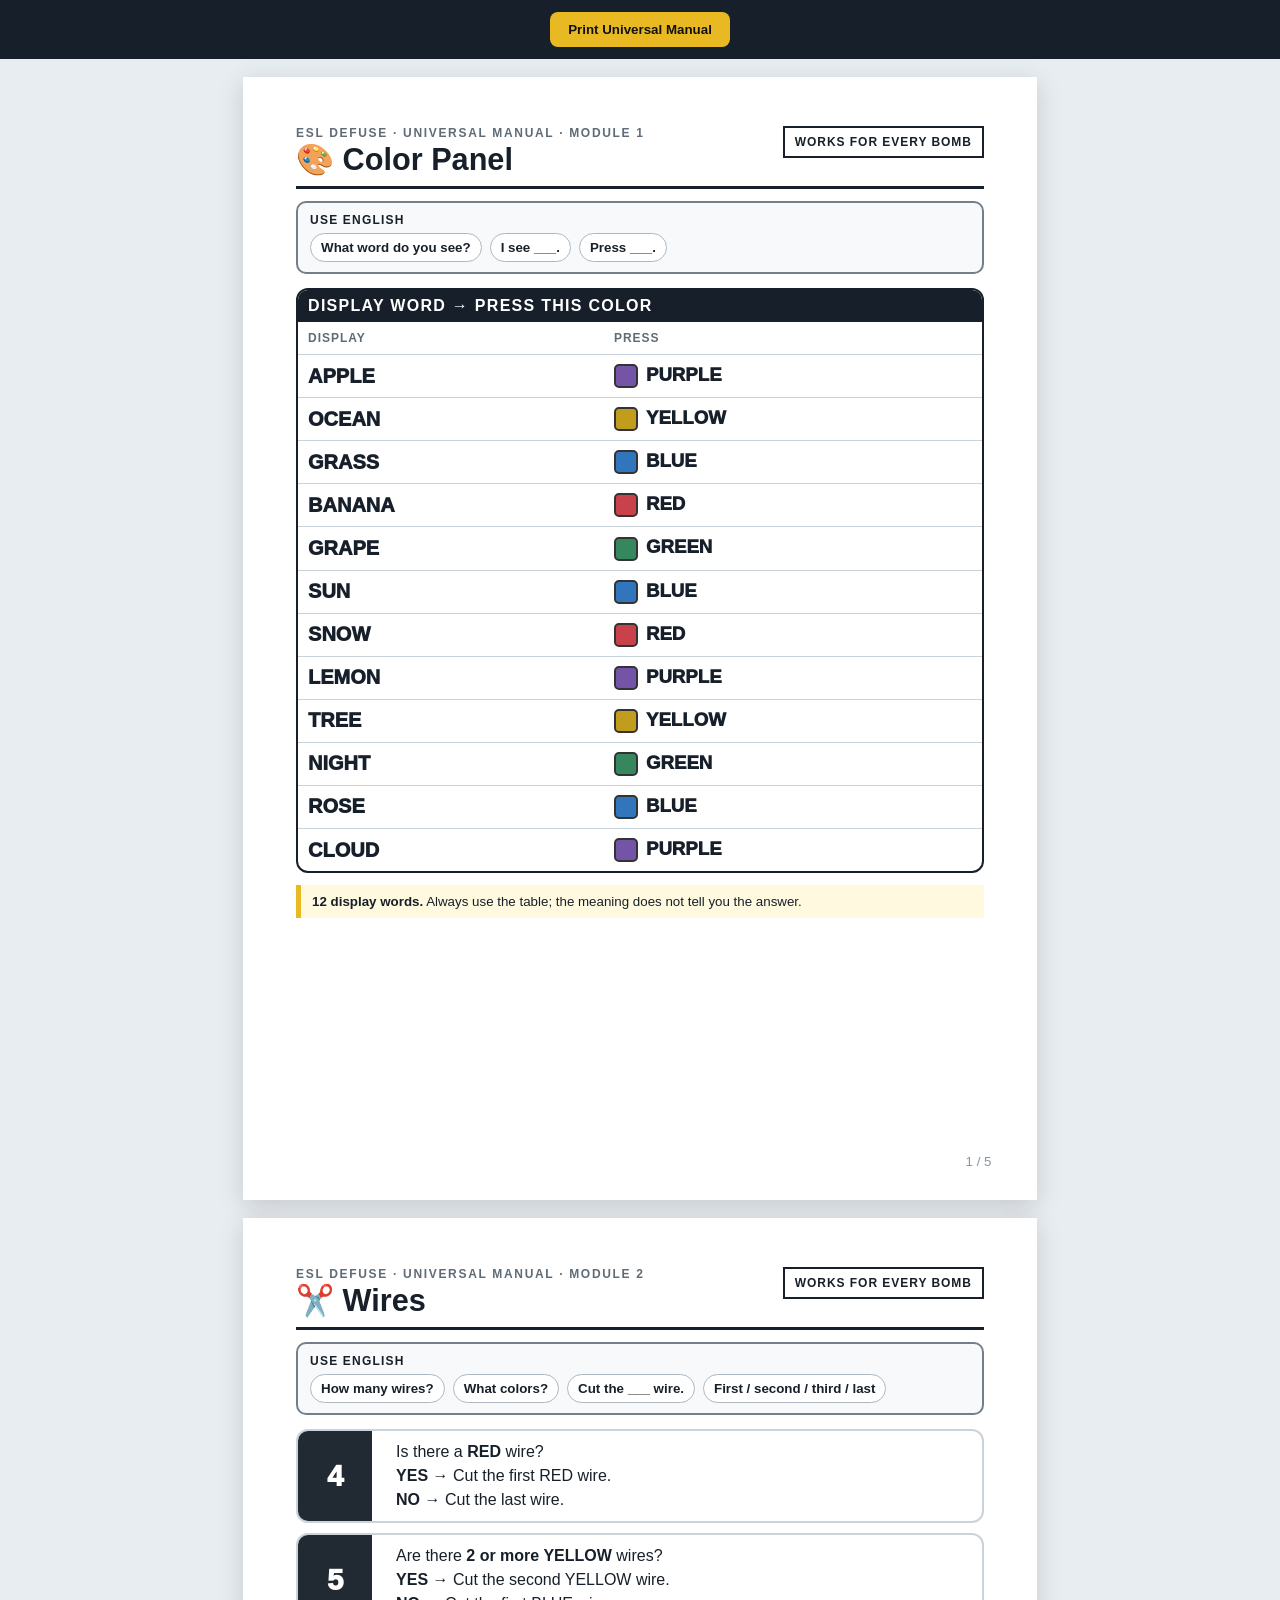
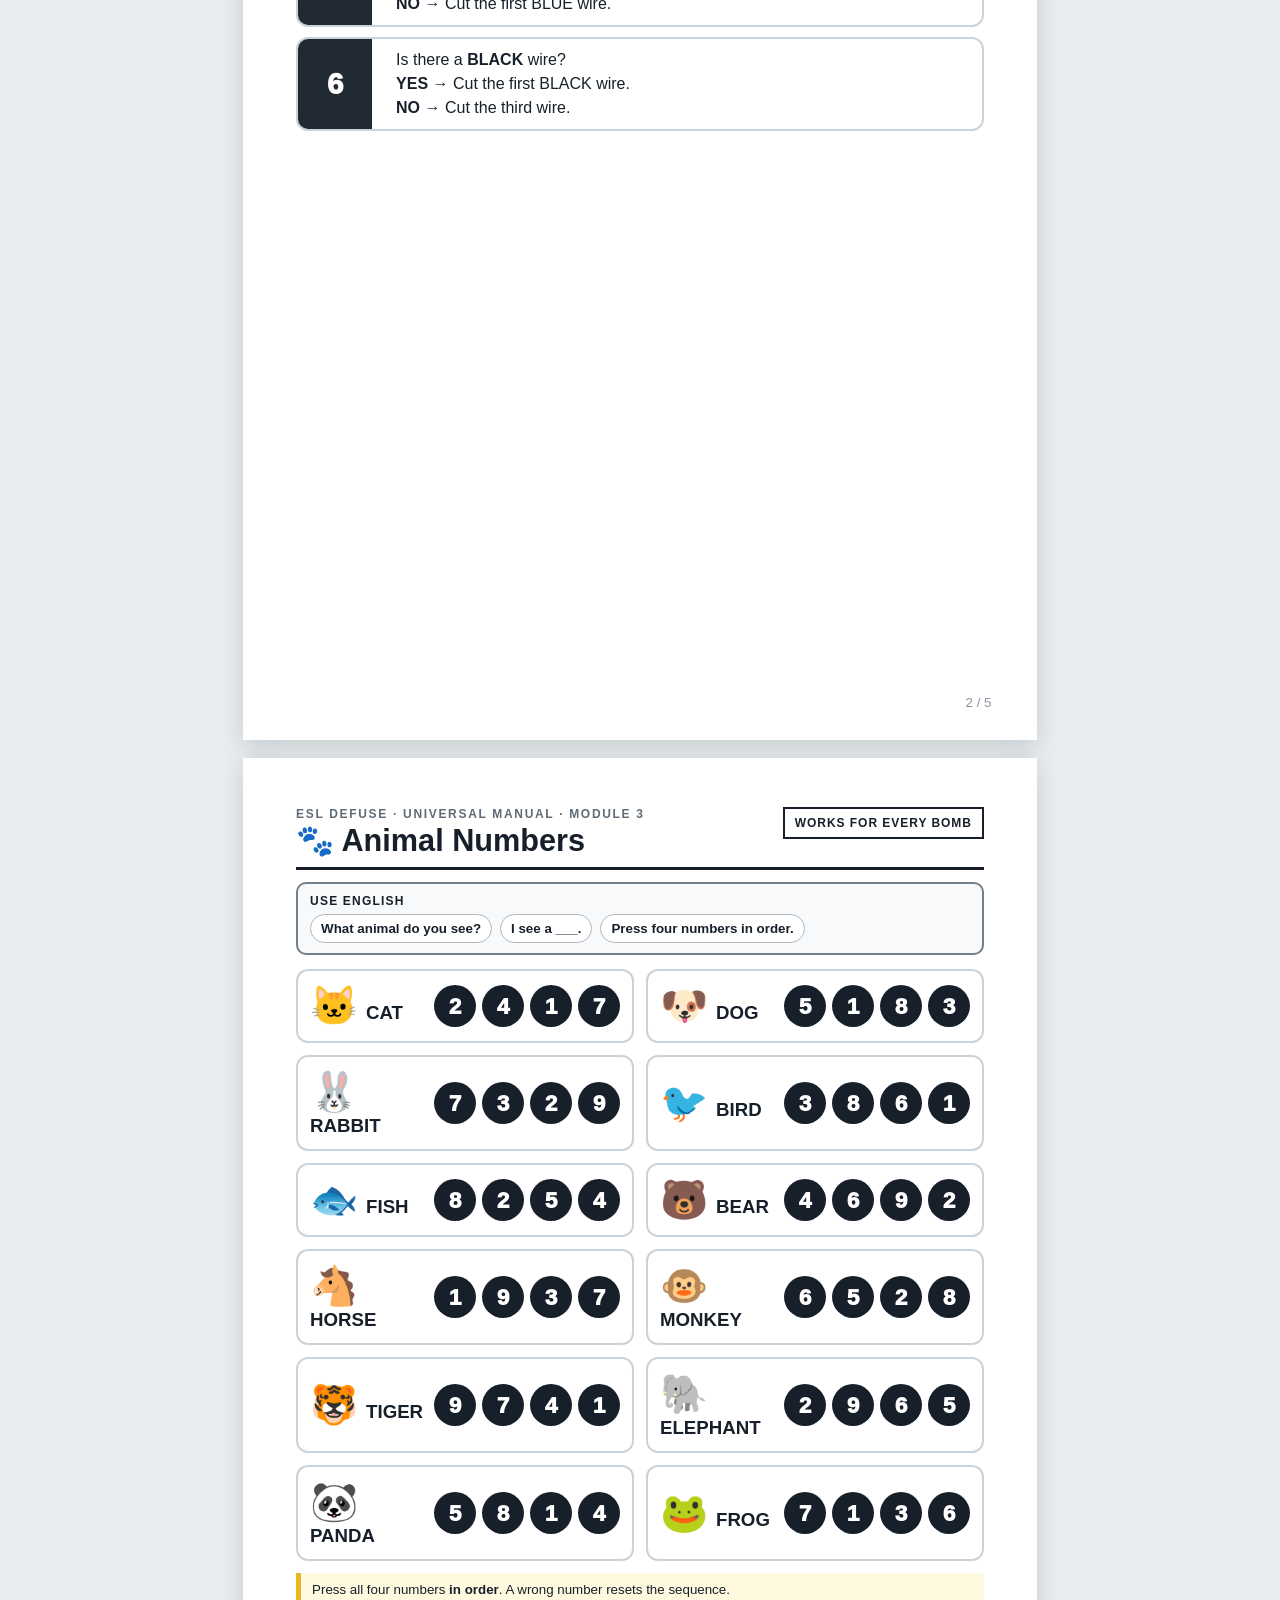
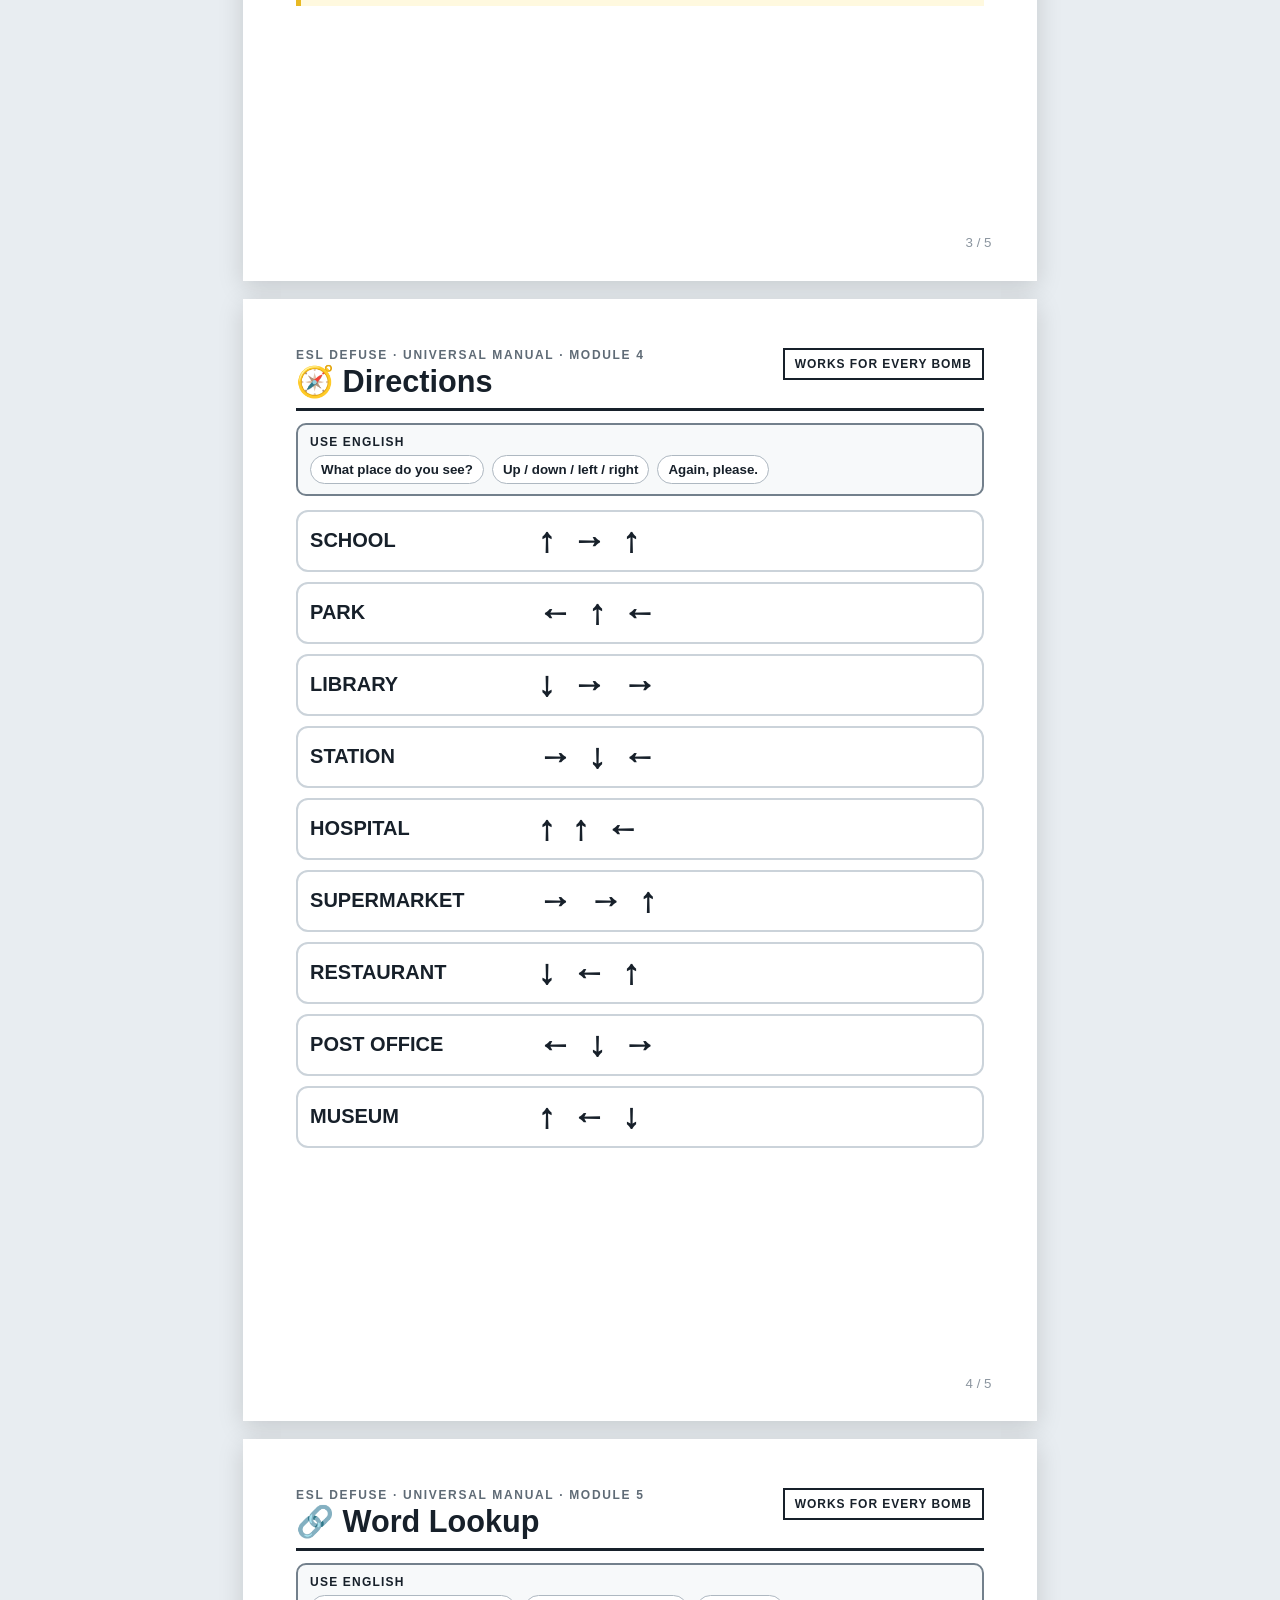
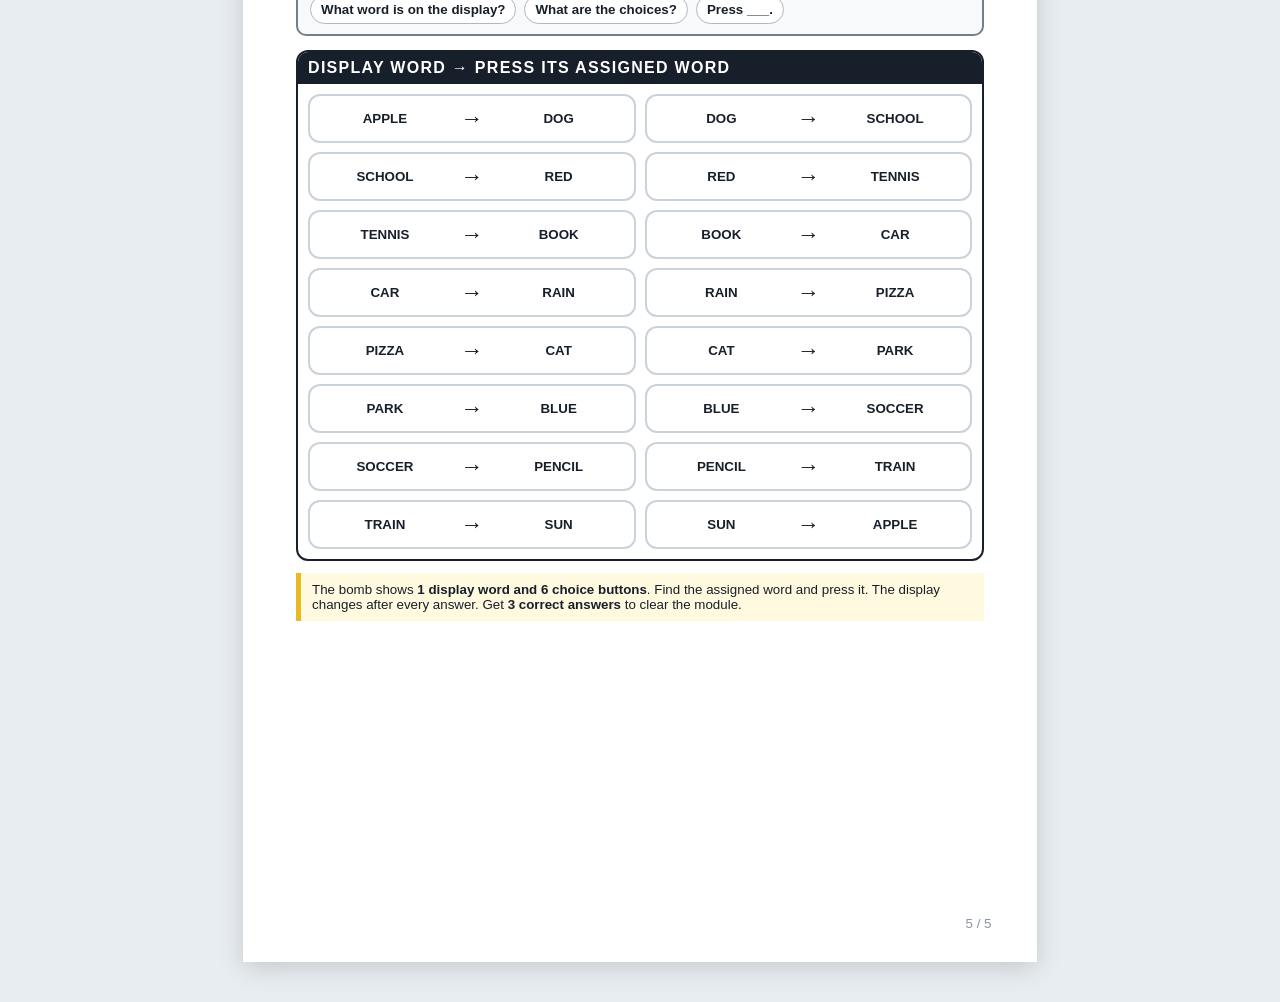
==== manual.html @ 6c3211a4 "Add files via upload" ====
<!doctype html>
<html lang="en">
<head>
  <meta charset="utf-8" />
  <meta name="viewport" content="width=device-width, initial-scale=1" />
  <title>ESL Defuse — Universal Manual</title>
  <style>
    :root{
      --ink:#17202a;
      --muted:#5f6b76;
      --line:#cbd3da;
      --accent:#e8b923;
    }
    *{box-sizing:border-box}
    body{
      margin:0;background:#e8edf1;color:var(--ink);
      font-family:Arial,Helvetica,sans-serif;
    }
    .toolbar{
      position:sticky;top:0;z-index:10;
      display:flex;justify-content:center;gap:12px;padding:12px;
      background:#17202a;color:white
    }
    .toolbar button{
      border:0;border-radius:8px;padding:10px 18px;
      font-weight:900;background:var(--accent);color:#111;cursor:pointer
    }
    .manual{width:min(210mm,calc(100% - 24px));margin:18px auto 40px;display:grid;gap:18px}
    .page{
      position:relative;min-height:297mm;background:white;
      padding:13mm 14mm 12mm;box-shadow:0 6px 24px rgba(0,0,0,.15);
      overflow:hidden
    }
    .page-number{position:absolute;right:12mm;bottom:8mm;color:#8b959f;font-size:10pt}
    .head{display:flex;justify-content:space-between;align-items:flex-start;gap:12px;border-bottom:3px solid var(--ink);padding-bottom:8px;margin-bottom:12px}
    .series{font-size:9pt;letter-spacing:.14em;font-weight:900;color:var(--muted)}
    h1{font-size:23pt;margin:2px 0 0}
    .badge{border:2px solid var(--ink);padding:7px 10px;font-size:9pt;font-weight:900;letter-spacing:.08em}
    .say{
      border:2px solid #73808c;border-radius:10px;padding:10px 12px;margin:10px 0 14px;background:#f7f9fa
    }
    .say strong{display:block;font-size:9pt;letter-spacing:.1em;margin-bottom:6px}
    .phrases{display:flex;gap:8px;flex-wrap:wrap}
    .phrase{border:1px solid #aeb8c1;border-radius:999px;padding:6px 10px;font-weight:800;font-size:10pt;background:white}
    .box{border:2px solid var(--ink);border-radius:12px;overflow:hidden;margin:12px 0}
    .box-title{background:var(--ink);color:white;padding:7px 10px;font-weight:900;letter-spacing:.08em}
    table{width:100%;border-collapse:collapse}
    th,td{border-bottom:1px solid var(--line);padding:9px 10px;text-align:left;vertical-align:middle}
    tr:last-child td{border-bottom:0}
    th{font-size:9pt;color:var(--muted);letter-spacing:.08em}
    .big{font-weight:950;font-size:15pt}
    .answer{font-weight:950;font-size:14pt}
    .swatch{display:inline-block;width:24px;height:24px;border-radius:5px;border:2px solid #333;margin-right:8px;vertical-align:middle}
    .rules{display:grid;gap:10px}
    .rule{
      display:grid;grid-template-columns:74px 1fr;gap:12px;
      border:2px solid var(--line);border-radius:12px;overflow:hidden
    }
    .count{display:grid;place-items:center;background:#212a33;color:white;font-size:22pt;font-weight:950}
    .rule-text{padding:12px}
    .rule-text p{margin:0 0 6px;font-size:12pt}
    .rule-text p:last-child{margin-bottom:0}
    .animal-grid{display:grid;grid-template-columns:repeat(2,1fr);gap:12px}
    .animal{
      border:2px solid var(--line);border-radius:12px;padding:12px;
      display:flex;align-items:center;justify-content:space-between;gap:10px
    }
    .animal strong{font-size:14pt}
    .emoji{font-size:29pt;margin-right:8px}
    .seq{display:flex;gap:6px}
    .num{
      width:42px;height:42px;border-radius:50%;display:grid;place-items:center;
      background:#17202a;color:white;font-size:17pt;font-weight:950
    }
    .lookup-grid{display:grid;grid-template-columns:repeat(2,1fr);gap:9px}
    .lookup{border:2px solid var(--line);border-radius:12px;padding:9px;display:grid;grid-template-columns:1fr 30px 1fr;align-items:center;gap:6px}
    .lookup strong{text-align:center;font-size:10pt}.lookup .arrow{text-align:center;font-size:17pt}
    .dirs{display:grid;gap:10px}
    .dir{
      border:2px solid var(--line);border-radius:12px;padding:10px 12px;
      display:grid;grid-template-columns:1fr 2fr;align-items:center;gap:12px
    }
    .dir strong{font-size:15pt}.arrows{font-size:25pt;font-weight:950;letter-spacing:.12em}
    .cat-map{display:grid;grid-template-columns:repeat(2,1fr);gap:10px}
    .cat{
      border:2px solid var(--line);border-radius:12px;padding:10px;
      display:grid;grid-template-columns:1fr 34px 1fr;align-items:center;gap:8px
    }
    .cat strong{text-align:center}.arrow{text-align:center;font-size:18pt}
    .banks{display:grid;grid-template-columns:repeat(2,1fr)}
    .bank{padding:9px 10px;border-bottom:1px solid var(--line)}
    .bank:nth-child(odd){border-right:1px solid var(--line)}
    .bank strong{display:block;margin-bottom:4px}
    .bank span{font-size:10pt;color:var(--muted);font-weight:700}
    .note{border-left:5px solid var(--accent);padding:9px 11px;background:#fff9df;margin-top:12px;font-size:10pt}
@media(max-width:760px){
      .page{min-height:auto;padding:22px}.manual{width:calc(100% - 18px)}
      .animal-grid,.cat-map,.banks{grid-template-columns:1fr}
      .bank:nth-child(odd){border-right:0}
    }
    @media print{
      @page{size:A4 portrait;margin:0}
      body{background:white}.toolbar{display:none!important}.manual{display:block;width:auto;margin:0}
      .page{width:210mm;height:297mm;min-height:297mm;margin:0;box-shadow:none;break-after:page;page-break-after:always}
      .page:last-child{break-after:auto;page-break-after:auto}
    }
  </style>
</head>
<body>
  <div class="toolbar">
    <button id="printBtn" type="button">Print Universal Manual</button>
  </div>

  <main class="manual">
    <section class="page">
      <header class="head">
        <div><div class="series">ESL DEFUSE · UNIVERSAL MANUAL · MODULE 1</div><h1>🎨 Color Panel</h1></div>
        <div class="badge">WORKS FOR EVERY BOMB</div>
      </header>
      <div class="say">
        <strong>USE ENGLISH</strong>
        <div class="phrases"><span class="phrase">What word do you see?</span><span class="phrase">I see ___.</span><span class="phrase">Press ___.</span></div>
      </div>
      <div class="box">
        <div class="box-title">DISPLAY WORD → PRESS THIS COLOR</div>
        <table>
          <thead><tr><th>DISPLAY</th><th>PRESS</th></tr></thead>
          <tbody>
            <tr><td class="big">APPLE</td><td class="answer"><span class="swatch" style="background:#7454a6"></span>PURPLE</td></tr>
            <tr><td class="big">OCEAN</td><td class="answer"><span class="swatch" style="background:#c29c1d"></span>YELLOW</td></tr>
            <tr><td class="big">GRASS</td><td class="answer"><span class="swatch" style="background:#3175bd"></span>BLUE</td></tr>
            <tr><td class="big">BANANA</td><td class="answer"><span class="swatch" style="background:#c9424b"></span>RED</td></tr>
            <tr><td class="big">GRAPE</td><td class="answer"><span class="swatch" style="background:#36865e"></span>GREEN</td></tr>
            <tr><td class="big">SUN</td><td class="answer"><span class="swatch" style="background:#3175bd"></span>BLUE</td></tr>
            <tr><td class="big">SNOW</td><td class="answer"><span class="swatch" style="background:#c9424b"></span>RED</td></tr>
            <tr><td class="big">LEMON</td><td class="answer"><span class="swatch" style="background:#7454a6"></span>PURPLE</td></tr>
            <tr><td class="big">TREE</td><td class="answer"><span class="swatch" style="background:#c29c1d"></span>YELLOW</td></tr>
            <tr><td class="big">NIGHT</td><td class="answer"><span class="swatch" style="background:#36865e"></span>GREEN</td></tr>
            <tr><td class="big">ROSE</td><td class="answer"><span class="swatch" style="background:#3175bd"></span>BLUE</td></tr>
            <tr><td class="big">CLOUD</td><td class="answer"><span class="swatch" style="background:#7454a6"></span>PURPLE</td></tr>
          </tbody>
        </table>
      </div>
      <div class="note"><strong>12 display words.</strong> Always use the table; the meaning does not tell you the answer.</div>
      <div class="page-number">1 / 5</div>
    </section>

    <section class="page">
      <header class="head">
        <div><div class="series">ESL DEFUSE · UNIVERSAL MANUAL · MODULE 2</div><h1>✂️ Wires</h1></div>
        <div class="badge">WORKS FOR EVERY BOMB</div>
      </header>
      <div class="say">
        <strong>USE ENGLISH</strong>
        <div class="phrases"><span class="phrase">How many wires?</span><span class="phrase">What colors?</span><span class="phrase">Cut the ___ wire.</span><span class="phrase">First / second / third / last</span></div>
      </div>
      <div class="rules">
        <div class="rule"><div class="count">4</div><div class="rule-text"><p>Is there a <strong>RED</strong> wire?</p><p><strong>YES →</strong> Cut the first RED wire.</p><p><strong>NO →</strong> Cut the last wire.</p></div></div>
        <div class="rule"><div class="count">5</div><div class="rule-text"><p>Are there <strong>2 or more YELLOW</strong> wires?</p><p><strong>YES →</strong> Cut the second YELLOW wire.</p><p><strong>NO →</strong> Cut the first BLUE wire.</p></div></div>
        <div class="rule"><div class="count">6</div><div class="rule-text"><p>Is there a <strong>BLACK</strong> wire?</p><p><strong>YES →</strong> Cut the first BLACK wire.</p><p><strong>NO →</strong> Cut the third wire.</p></div></div>
      </div>
      <div class="page-number">2 / 5</div>
    </section>

    <section class="page">
      <header class="head">
        <div><div class="series">ESL DEFUSE · UNIVERSAL MANUAL · MODULE 3</div><h1>🐾 Animal Numbers</h1></div>
        <div class="badge">WORKS FOR EVERY BOMB</div>
      </header>
      <div class="say">
        <strong>USE ENGLISH</strong>
        <div class="phrases"><span class="phrase">What animal do you see?</span><span class="phrase">I see a ___.</span><span class="phrase">Press four numbers in order.</span></div>
      </div>
      <div class="animal-grid">
        <div class="animal"><div><span class="emoji">🐱</span><strong>CAT</strong></div><div class="seq"><div class="num">2</div><div class="num">4</div><div class="num">1</div><div class="num">7</div></div></div>
        <div class="animal"><div><span class="emoji">🐶</span><strong>DOG</strong></div><div class="seq"><div class="num">5</div><div class="num">1</div><div class="num">8</div><div class="num">3</div></div></div>
        <div class="animal"><div><span class="emoji">🐰</span><strong>RABBIT</strong></div><div class="seq"><div class="num">7</div><div class="num">3</div><div class="num">2</div><div class="num">9</div></div></div>
        <div class="animal"><div><span class="emoji">🐦</span><strong>BIRD</strong></div><div class="seq"><div class="num">3</div><div class="num">8</div><div class="num">6</div><div class="num">1</div></div></div>
        <div class="animal"><div><span class="emoji">🐟</span><strong>FISH</strong></div><div class="seq"><div class="num">8</div><div class="num">2</div><div class="num">5</div><div class="num">4</div></div></div>
        <div class="animal"><div><span class="emoji">🐻</span><strong>BEAR</strong></div><div class="seq"><div class="num">4</div><div class="num">6</div><div class="num">9</div><div class="num">2</div></div></div>
        <div class="animal"><div><span class="emoji">🐴</span><strong>HORSE</strong></div><div class="seq"><div class="num">1</div><div class="num">9</div><div class="num">3</div><div class="num">7</div></div></div>
        <div class="animal"><div><span class="emoji">🐵</span><strong>MONKEY</strong></div><div class="seq"><div class="num">6</div><div class="num">5</div><div class="num">2</div><div class="num">8</div></div></div>
        <div class="animal"><div><span class="emoji">🐯</span><strong>TIGER</strong></div><div class="seq"><div class="num">9</div><div class="num">7</div><div class="num">4</div><div class="num">1</div></div></div>
        <div class="animal"><div><span class="emoji">🐘</span><strong>ELEPHANT</strong></div><div class="seq"><div class="num">2</div><div class="num">9</div><div class="num">6</div><div class="num">5</div></div></div>
        <div class="animal"><div><span class="emoji">🐼</span><strong>PANDA</strong></div><div class="seq"><div class="num">5</div><div class="num">8</div><div class="num">1</div><div class="num">4</div></div></div>
        <div class="animal"><div><span class="emoji">🐸</span><strong>FROG</strong></div><div class="seq"><div class="num">7</div><div class="num">1</div><div class="num">3</div><div class="num">6</div></div></div>
      </div>
      <div class="note">Press all four numbers <strong>in order</strong>. A wrong number resets the sequence.</div>
      <div class="page-number">3 / 5</div>
    </section>

    <section class="page">
      <header class="head">
        <div><div class="series">ESL DEFUSE · UNIVERSAL MANUAL · MODULE 4</div><h1>🧭 Directions</h1></div>
        <div class="badge">WORKS FOR EVERY BOMB</div>
      </header>
      <div class="say">
        <strong>USE ENGLISH</strong>
        <div class="phrases"><span class="phrase">What place do you see?</span><span class="phrase">Up / down / left / right</span><span class="phrase">Again, please.</span></div>
      </div>
      <div class="dirs">
        <div class="dir"><strong>SCHOOL</strong><div class="arrows">↑ → ↑</div></div>
        <div class="dir"><strong>PARK</strong><div class="arrows">← ↑ ←</div></div>
        <div class="dir"><strong>LIBRARY</strong><div class="arrows">↓ → →</div></div>
        <div class="dir"><strong>STATION</strong><div class="arrows">→ ↓ ←</div></div>
        <div class="dir"><strong>HOSPITAL</strong><div class="arrows">↑ ↑ ←</div></div>
        <div class="dir"><strong>SUPERMARKET</strong><div class="arrows">→ → ↑</div></div>
        <div class="dir"><strong>RESTAURANT</strong><div class="arrows">↓ ← ↑</div></div>
        <div class="dir"><strong>POST OFFICE</strong><div class="arrows">← ↓ →</div></div>
        <div class="dir"><strong>MUSEUM</strong><div class="arrows">↑ ← ↓</div></div>
      </div>
      <div class="page-number">4 / 5</div>
    </section>

    <section class="page">
      <header class="head">
        <div><div class="series">ESL DEFUSE · UNIVERSAL MANUAL · MODULE 5</div><h1>🔗 Word Lookup</h1></div>
        <div class="badge">WORKS FOR EVERY BOMB</div>
      </header>
      <div class="say">
        <strong>USE ENGLISH</strong>
        <div class="phrases"><span class="phrase">What word is on the display?</span><span class="phrase">What are the choices?</span><span class="phrase">Press ___.</span></div>
      </div>
      <div class="box">
        <div class="box-title">DISPLAY WORD → PRESS ITS ASSIGNED WORD</div>
        <div class="lookup-grid" style="padding:10px">
          <div class="lookup"><strong>APPLE</strong><div class="arrow">→</div><strong>DOG</strong></div>
          <div class="lookup"><strong>DOG</strong><div class="arrow">→</div><strong>SCHOOL</strong></div>
          <div class="lookup"><strong>SCHOOL</strong><div class="arrow">→</div><strong>RED</strong></div>
          <div class="lookup"><strong>RED</strong><div class="arrow">→</div><strong>TENNIS</strong></div>
          <div class="lookup"><strong>TENNIS</strong><div class="arrow">→</div><strong>BOOK</strong></div>
          <div class="lookup"><strong>BOOK</strong><div class="arrow">→</div><strong>CAR</strong></div>
          <div class="lookup"><strong>CAR</strong><div class="arrow">→</div><strong>RAIN</strong></div>
          <div class="lookup"><strong>RAIN</strong><div class="arrow">→</div><strong>PIZZA</strong></div>
          <div class="lookup"><strong>PIZZA</strong><div class="arrow">→</div><strong>CAT</strong></div>
          <div class="lookup"><strong>CAT</strong><div class="arrow">→</div><strong>PARK</strong></div>
          <div class="lookup"><strong>PARK</strong><div class="arrow">→</div><strong>BLUE</strong></div>
          <div class="lookup"><strong>BLUE</strong><div class="arrow">→</div><strong>SOCCER</strong></div>
          <div class="lookup"><strong>SOCCER</strong><div class="arrow">→</div><strong>PENCIL</strong></div>
          <div class="lookup"><strong>PENCIL</strong><div class="arrow">→</div><strong>TRAIN</strong></div>
          <div class="lookup"><strong>TRAIN</strong><div class="arrow">→</div><strong>SUN</strong></div>
          <div class="lookup"><strong>SUN</strong><div class="arrow">→</div><strong>APPLE</strong></div>
        </div>
      </div>
      <div class="note">The bomb shows <strong>1 display word and 6 choice buttons</strong>. Find the assigned word and press it. The display changes after every answer. Get <strong>3 correct answers</strong> to clear the module.</div>
      <div class="page-number">5 / 5</div>
    </section>
  </main>

  <script>
    document.getElementById("printBtn").addEventListener("click", () => window.print());
  </script>
</body>
</html>
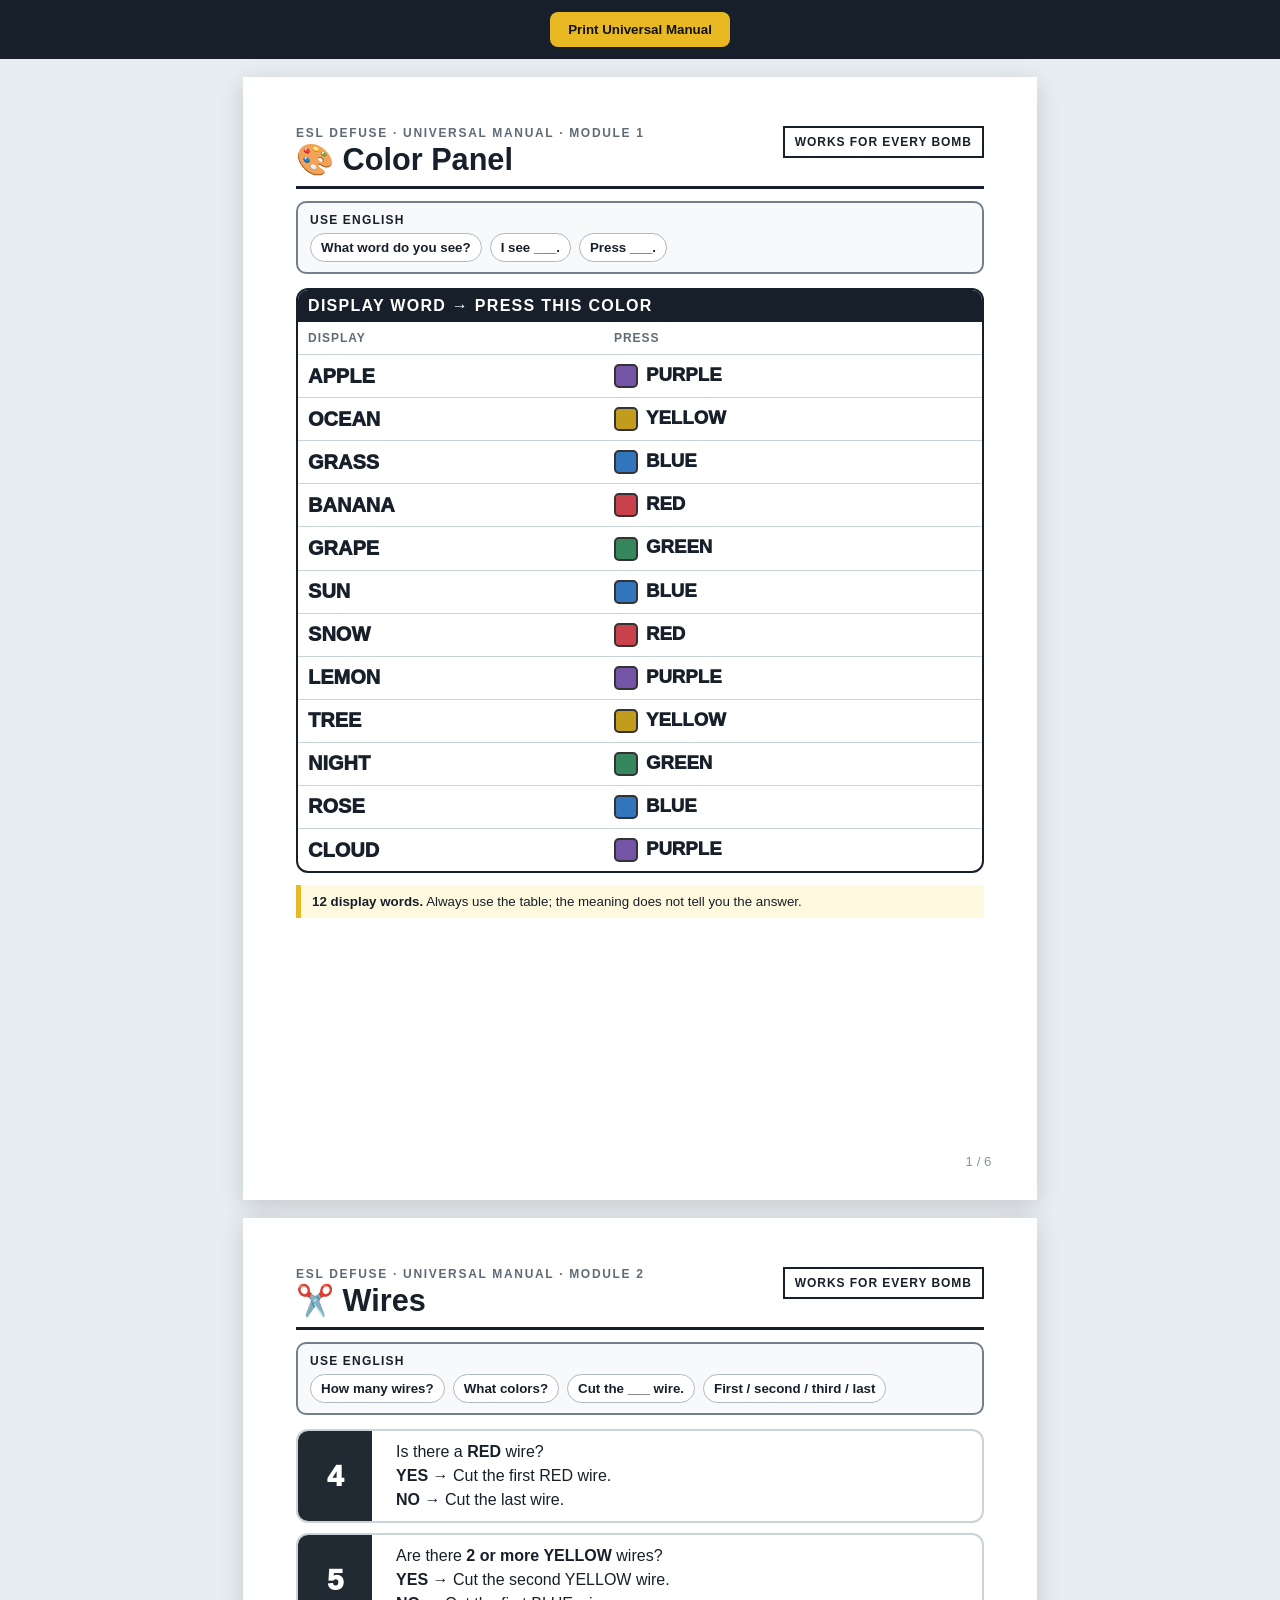
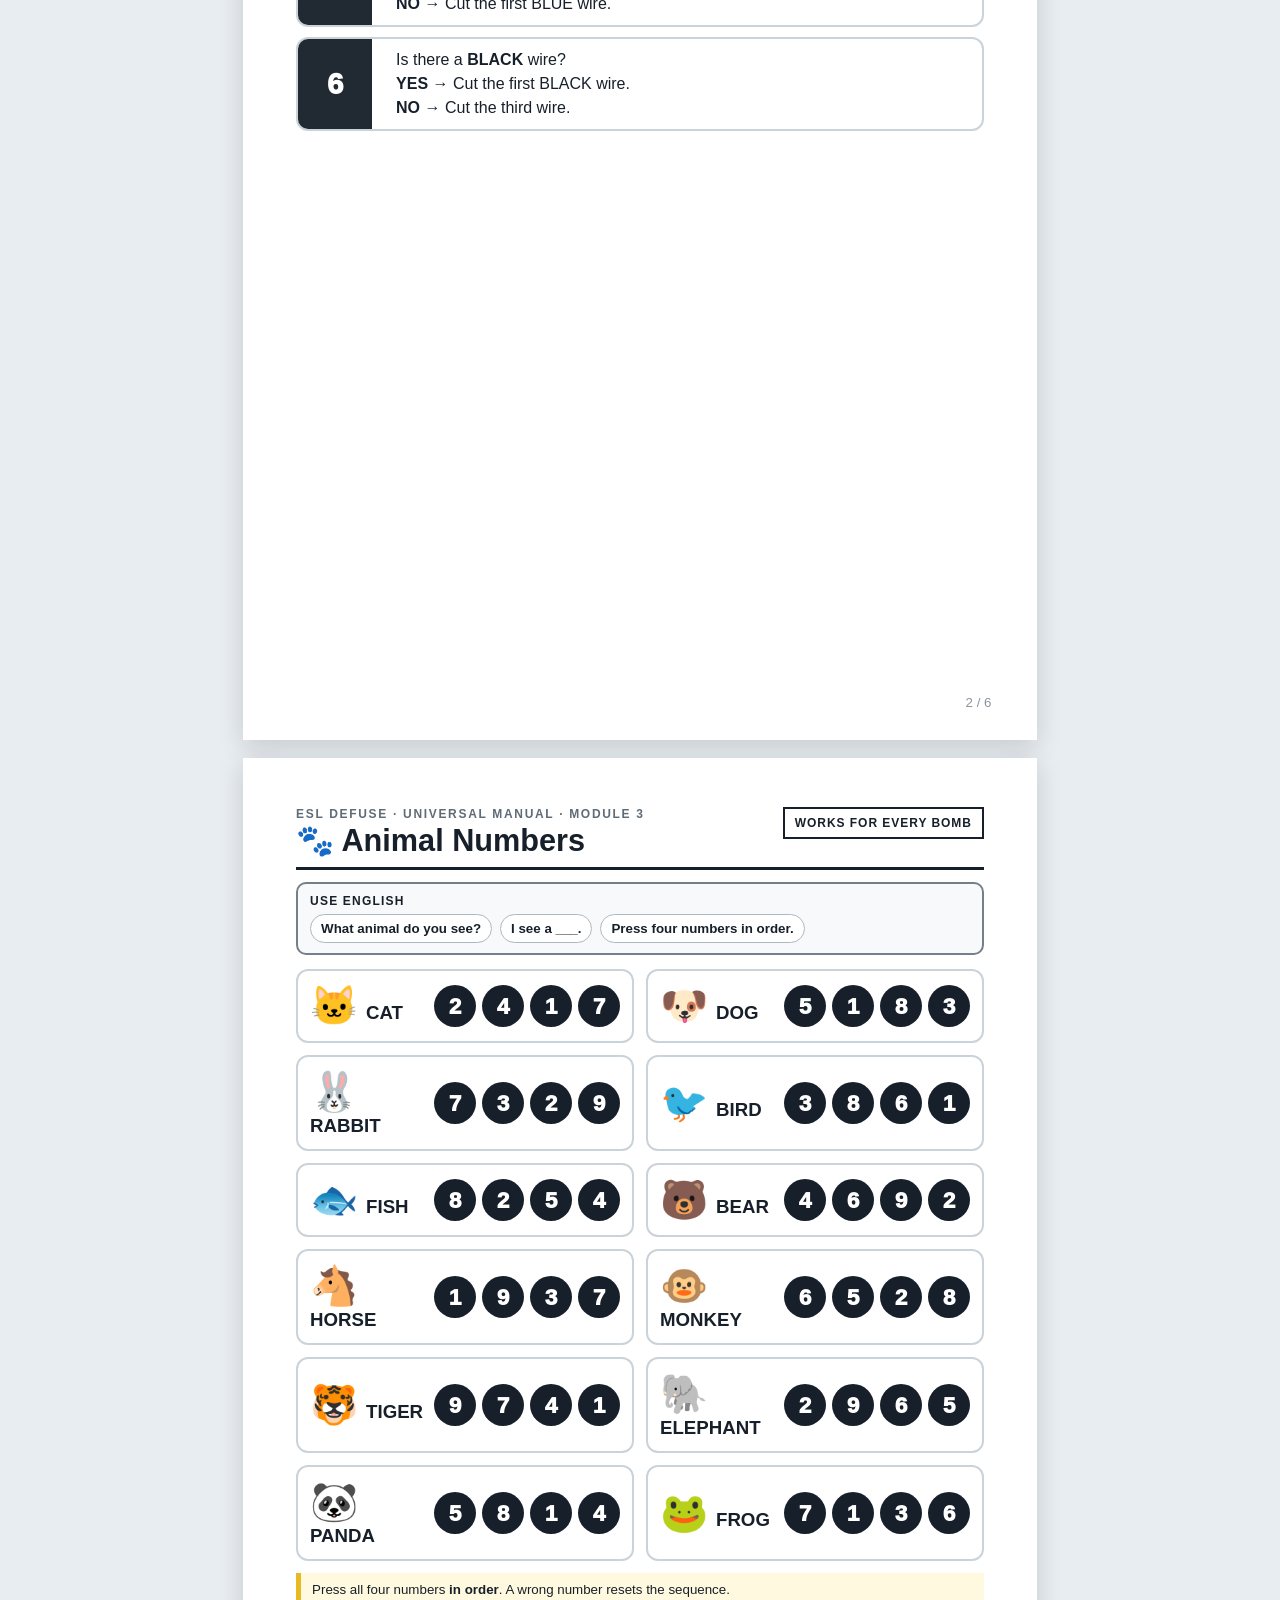
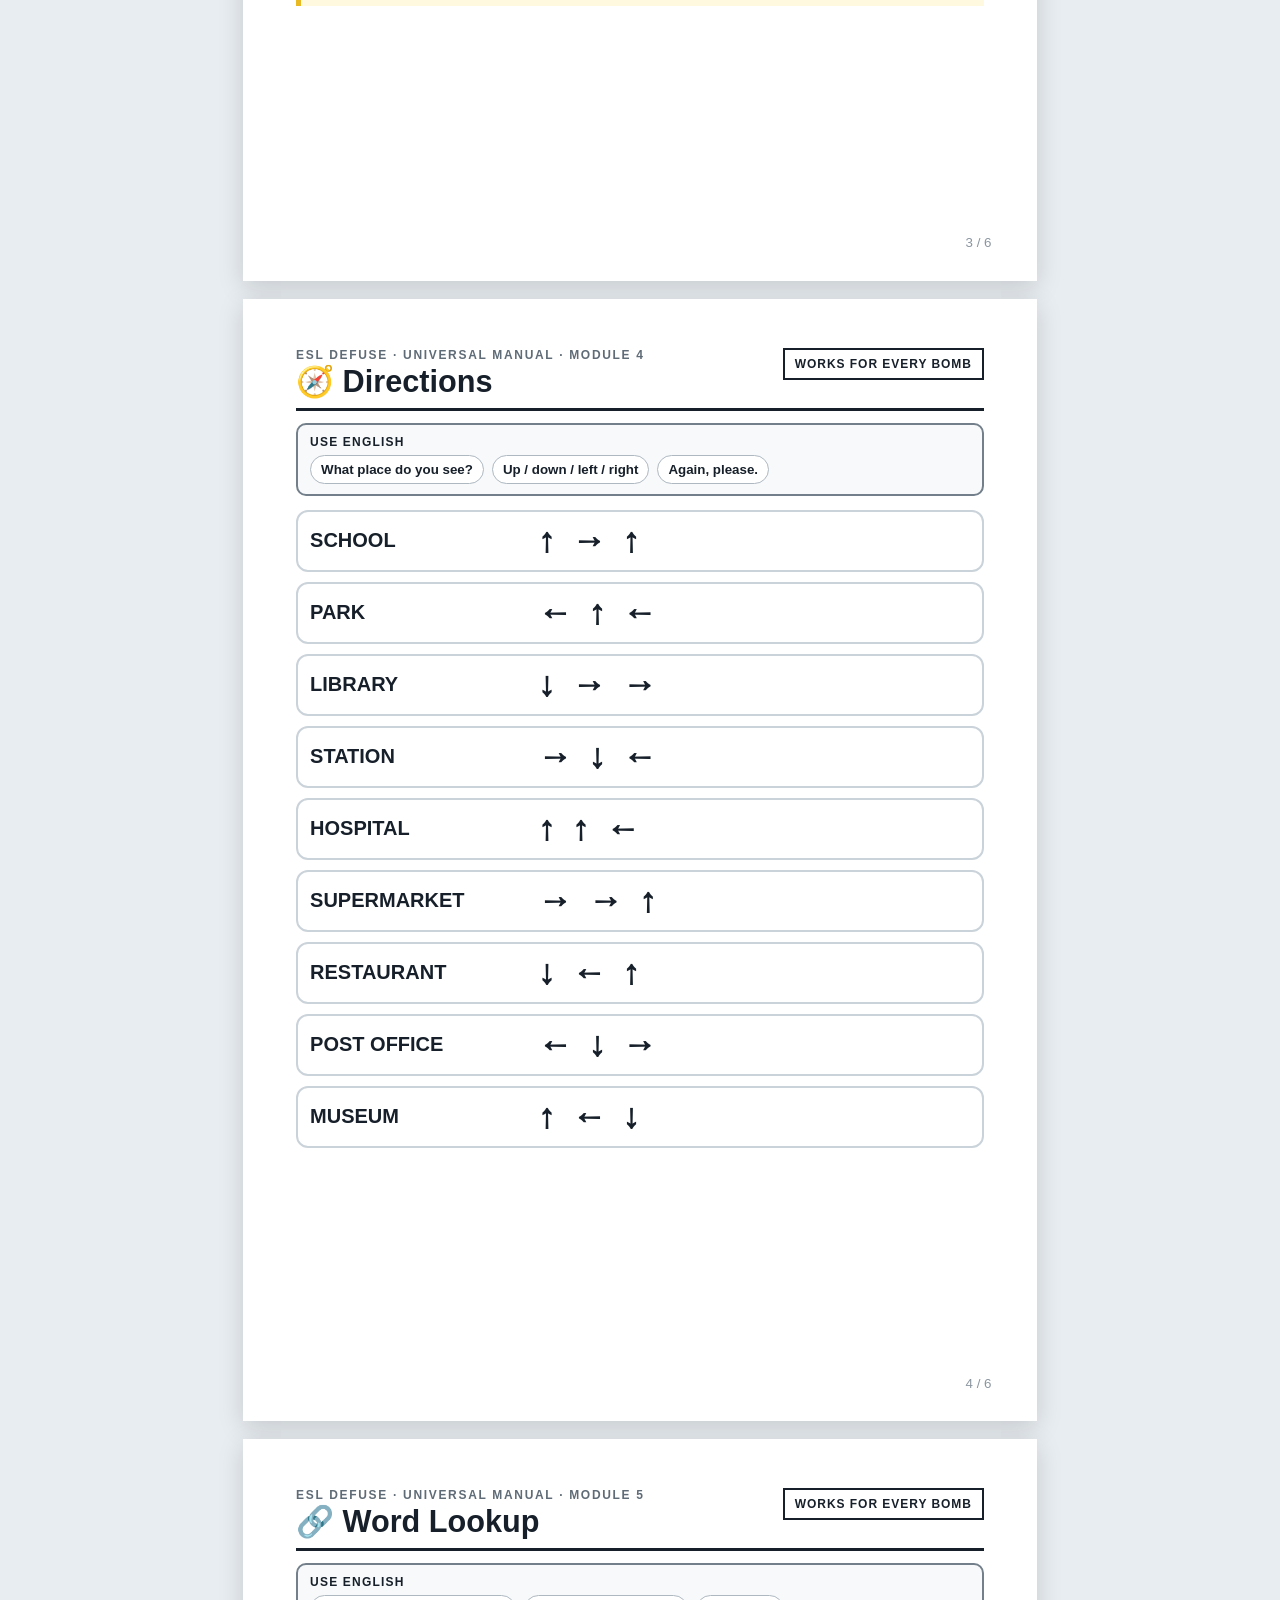
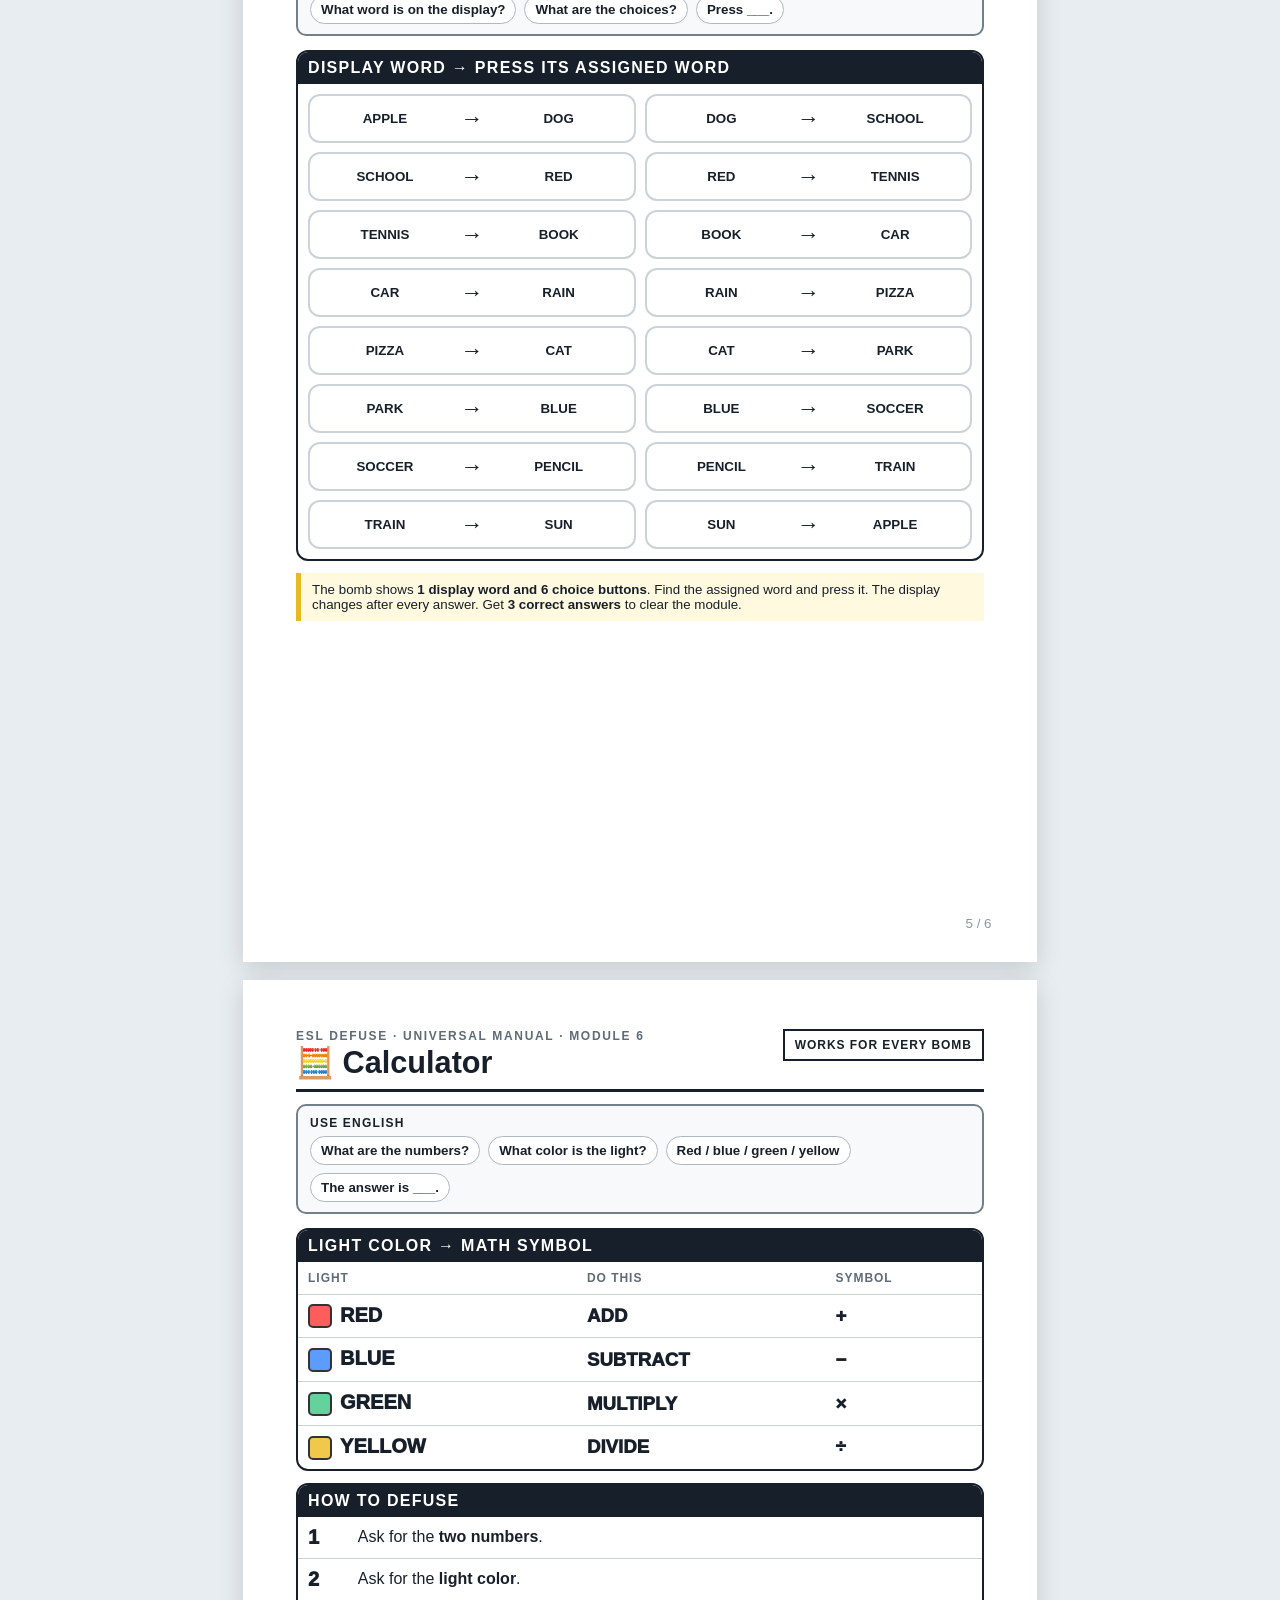
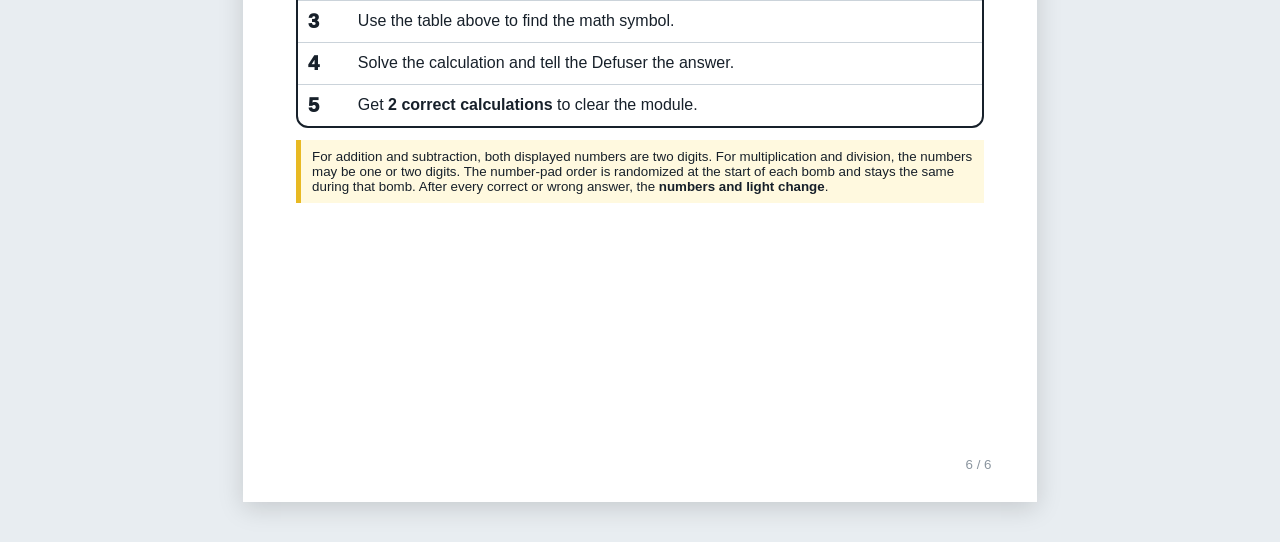
==== commit e7aede76: "Add files via upload" ====
--- a/manual.html
+++ b/manual.html
@@ -142,7 +142,7 @@
         </table>
       </div>
       <div class="note"><strong>12 display words.</strong> Always use the table; the meaning does not tell you the answer.</div>
-      <div class="page-number">1 / 5</div>
+      <div class="page-number">1 / 6</div>
     </section>
 
     <section class="page">
@@ -159,7 +159,7 @@
         <div class="rule"><div class="count">5</div><div class="rule-text"><p>Are there <strong>2 or more YELLOW</strong> wires?</p><p><strong>YES →</strong> Cut the second YELLOW wire.</p><p><strong>NO →</strong> Cut the first BLUE wire.</p></div></div>
         <div class="rule"><div class="count">6</div><div class="rule-text"><p>Is there a <strong>BLACK</strong> wire?</p><p><strong>YES →</strong> Cut the first BLACK wire.</p><p><strong>NO →</strong> Cut the third wire.</p></div></div>
       </div>
-      <div class="page-number">2 / 5</div>
+      <div class="page-number">2 / 6</div>
     </section>
 
     <section class="page">
@@ -186,7 +186,7 @@
         <div class="animal"><div><span class="emoji">🐸</span><strong>FROG</strong></div><div class="seq"><div class="num">7</div><div class="num">1</div><div class="num">3</div><div class="num">6</div></div></div>
       </div>
       <div class="note">Press all four numbers <strong>in order</strong>. A wrong number resets the sequence.</div>
-      <div class="page-number">3 / 5</div>
+      <div class="page-number">3 / 6</div>
     </section>
 
     <section class="page">
@@ -209,7 +209,7 @@
         <div class="dir"><strong>POST OFFICE</strong><div class="arrows">← ↓ →</div></div>
         <div class="dir"><strong>MUSEUM</strong><div class="arrows">↑ ← ↓</div></div>
       </div>
-      <div class="page-number">4 / 5</div>
+      <div class="page-number">4 / 6</div>
     </section>
 
     <section class="page">
@@ -243,8 +243,74 @@
         </div>
       </div>
       <div class="note">The bomb shows <strong>1 display word and 6 choice buttons</strong>. Find the assigned word and press it. The display changes after every answer. Get <strong>3 correct answers</strong> to clear the module.</div>
-      <div class="page-number">5 / 5</div>
-    </section>
+      <div class="page-number">5 / 6</div>
+    </section>
+    <section class="page">
+      <header class="head">
+        <div><div class="series">ESL DEFUSE · UNIVERSAL MANUAL · MODULE 6</div><h1>🧮 Calculator</h1></div>
+        <div class="badge">WORKS FOR EVERY BOMB</div>
+      </header>
+
+      <div class="say">
+        <strong>USE ENGLISH</strong>
+        <div class="phrases">
+          <span class="phrase">What are the numbers?</span>
+          <span class="phrase">What color is the light?</span>
+          <span class="phrase">Red / blue / green / yellow</span>
+          <span class="phrase">The answer is ___.</span>
+        </div>
+      </div>
+
+      <div class="box">
+        <div class="box-title">LIGHT COLOR → MATH SYMBOL</div>
+        <table>
+          <thead><tr><th>LIGHT</th><th>DO THIS</th><th>SYMBOL</th></tr></thead>
+          <tbody>
+            <tr>
+              <td class="big"><span class="swatch" style="background:#ff5d5d"></span>RED</td>
+              <td class="answer">ADD</td>
+              <td class="answer">+</td>
+            </tr>
+            <tr>
+              <td class="big"><span class="swatch" style="background:#5d9cff"></span>BLUE</td>
+              <td class="answer">SUBTRACT</td>
+              <td class="answer">−</td>
+            </tr>
+            <tr>
+              <td class="big"><span class="swatch" style="background:#64d29c"></span>GREEN</td>
+              <td class="answer">MULTIPLY</td>
+              <td class="answer">×</td>
+            </tr>
+            <tr>
+              <td class="big"><span class="swatch" style="background:#f0c94c"></span>YELLOW</td>
+              <td class="answer">DIVIDE</td>
+              <td class="answer">÷</td>
+            </tr>
+          </tbody>
+        </table>
+      </div>
+
+      <div class="box">
+        <div class="box-title">HOW TO DEFUSE</div>
+        <table>
+          <tbody>
+            <tr><td class="big">1</td><td>Ask for the <strong>two numbers</strong>.</td></tr>
+            <tr><td class="big">2</td><td>Ask for the <strong>light color</strong>.</td></tr>
+            <tr><td class="big">3</td><td>Use the table above to find the math symbol.</td></tr>
+            <tr><td class="big">4</td><td>Solve the calculation and tell the Defuser the answer.</td></tr>
+            <tr><td class="big">5</td><td>Get <strong>2 correct calculations</strong> to clear the module.</td></tr>
+          </tbody>
+        </table>
+      </div>
+
+      <div class="note">
+        For addition and subtraction, both displayed numbers are two digits. For multiplication and division, the numbers may be one or two digits. The number-pad order is randomized at the start of each bomb and stays the same during that bomb.
+        After every correct or wrong answer, the <strong>numbers and light change</strong>.
+      </div>
+
+      <div class="page-number">6 / 6</div>
+    </section>
+
   </main>
 
   <script>
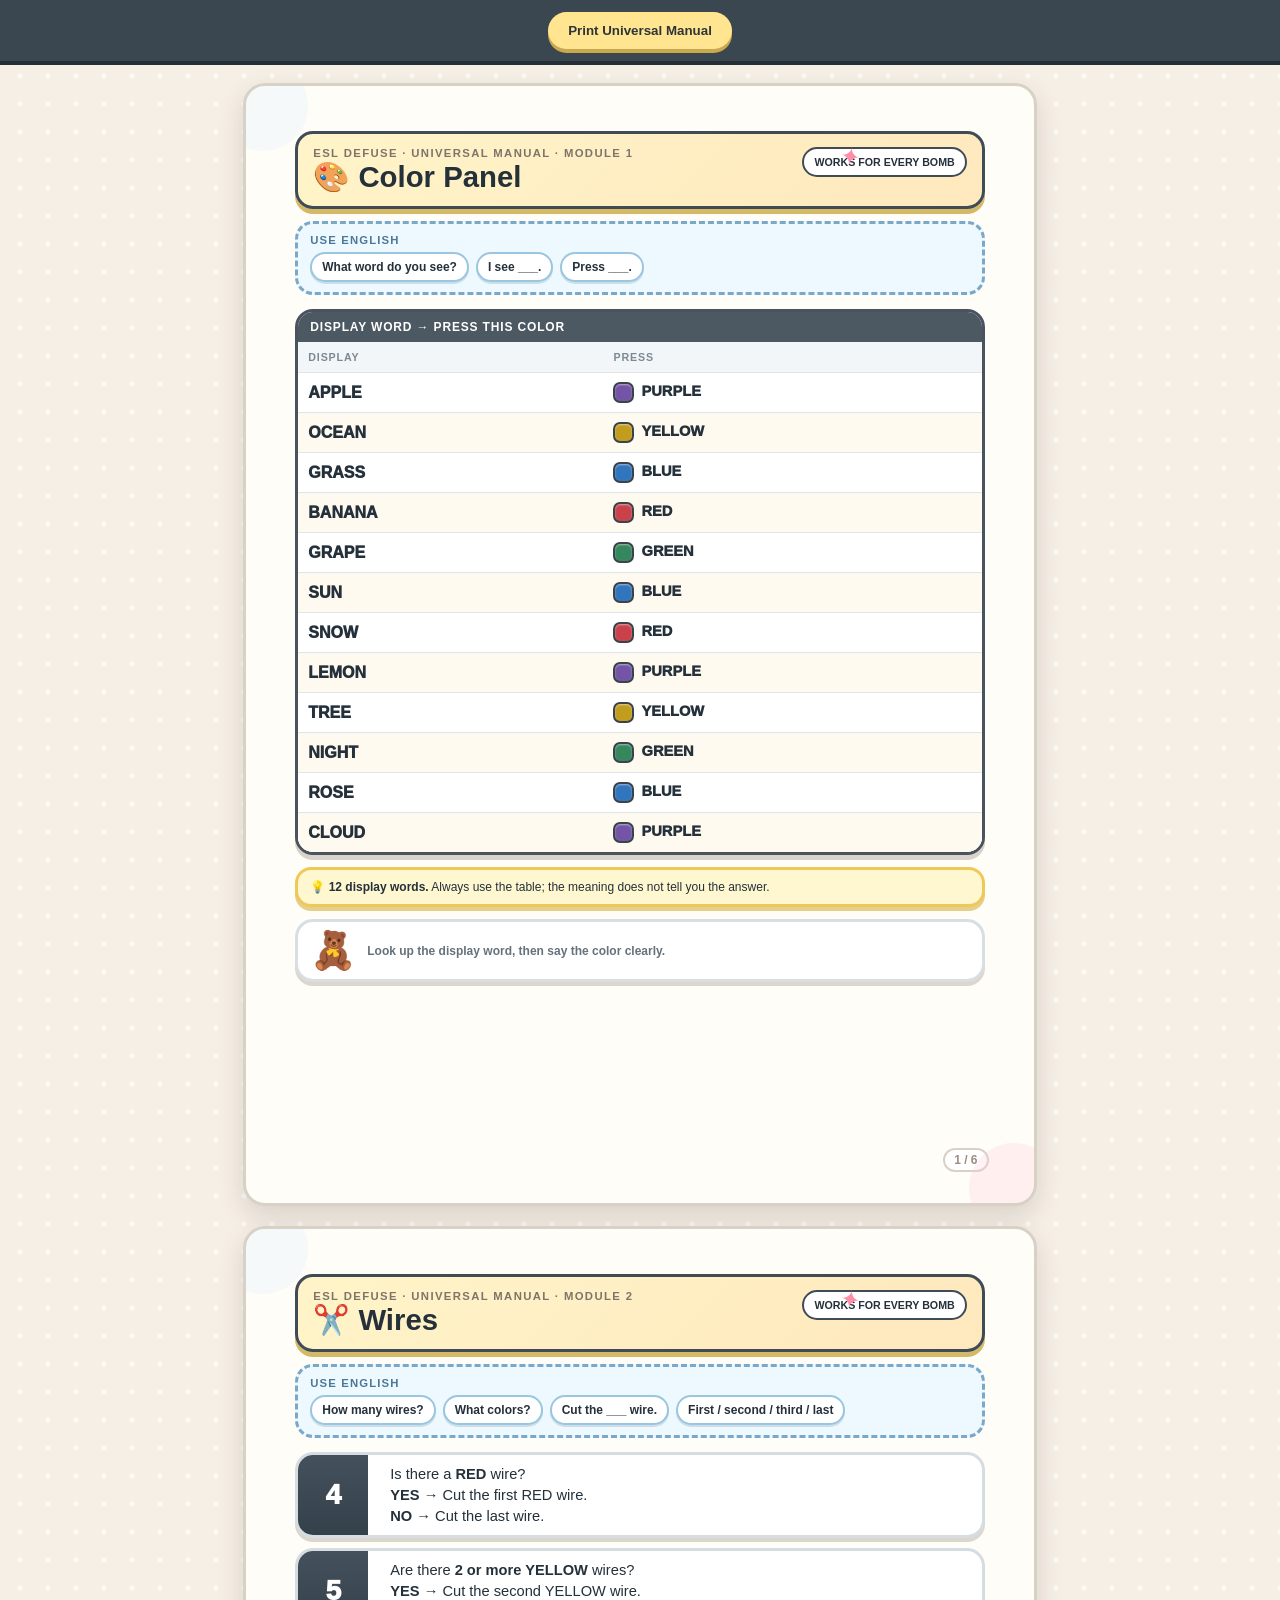
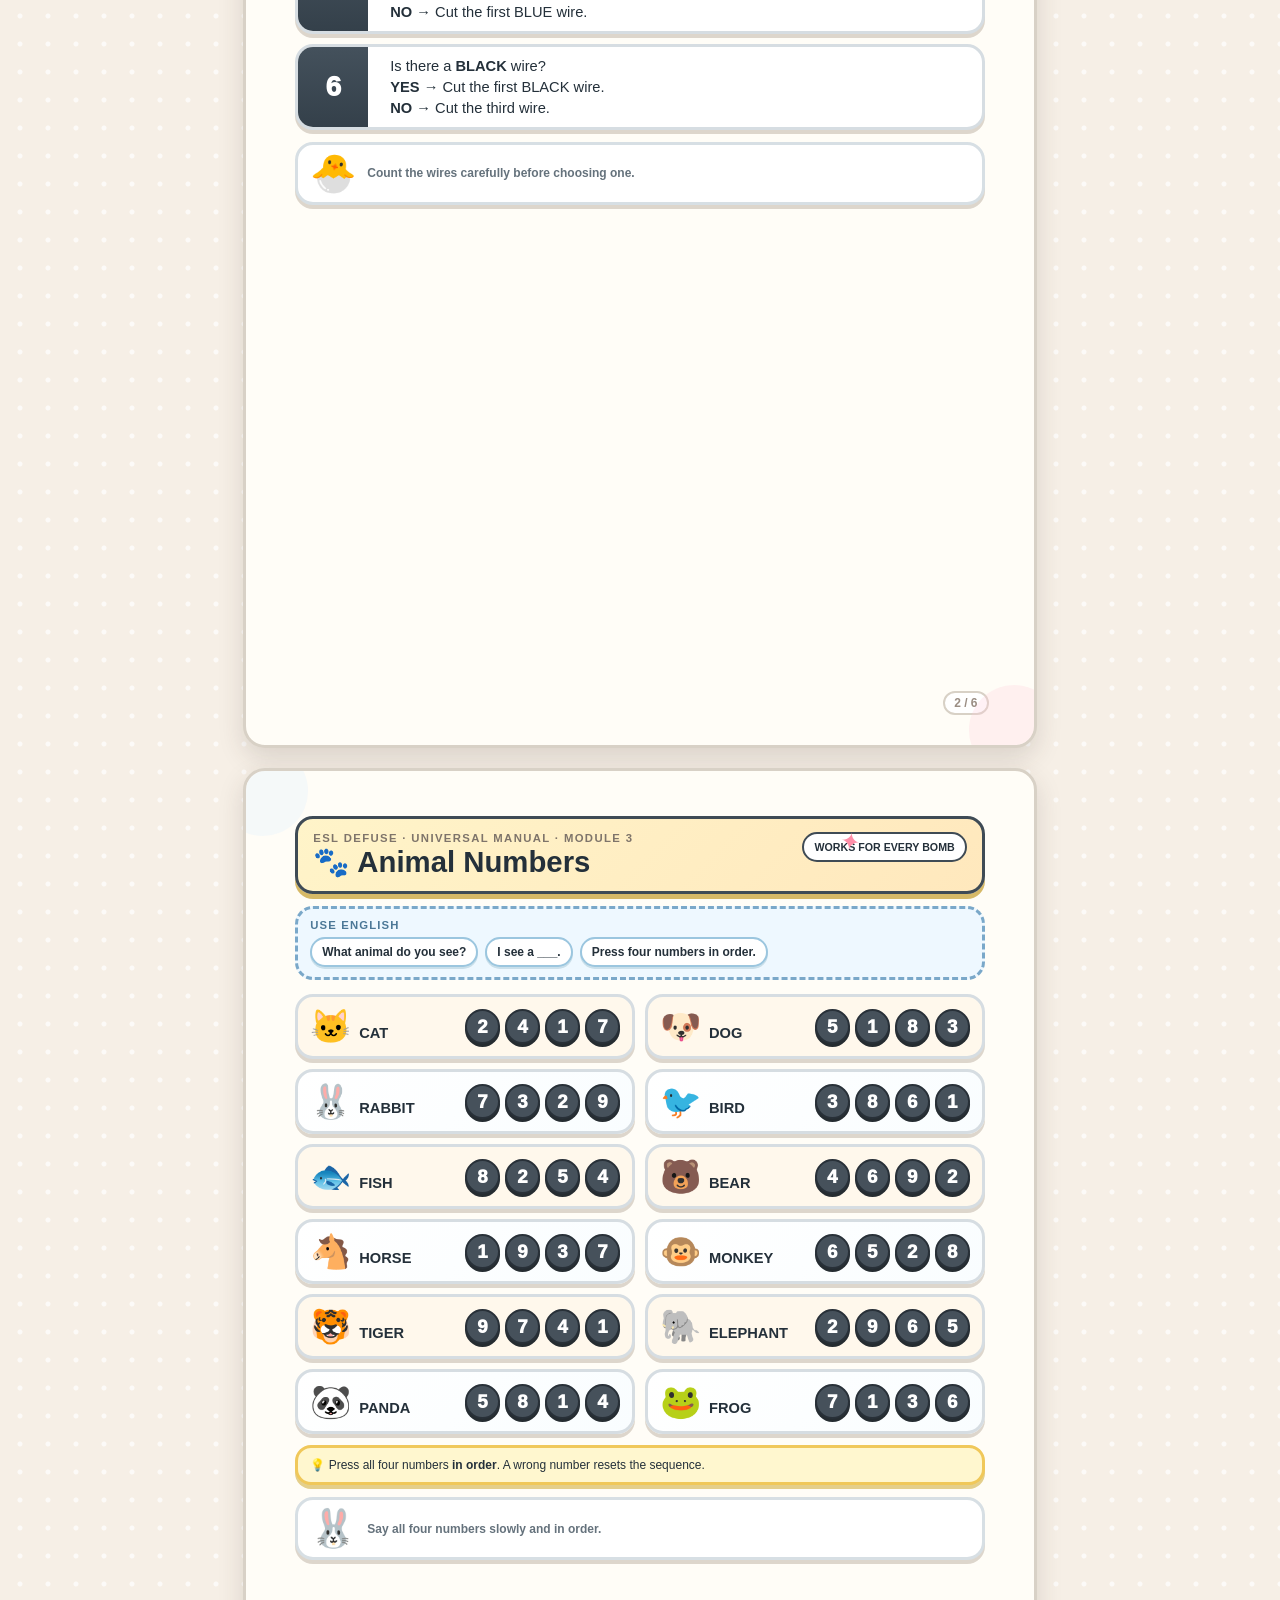
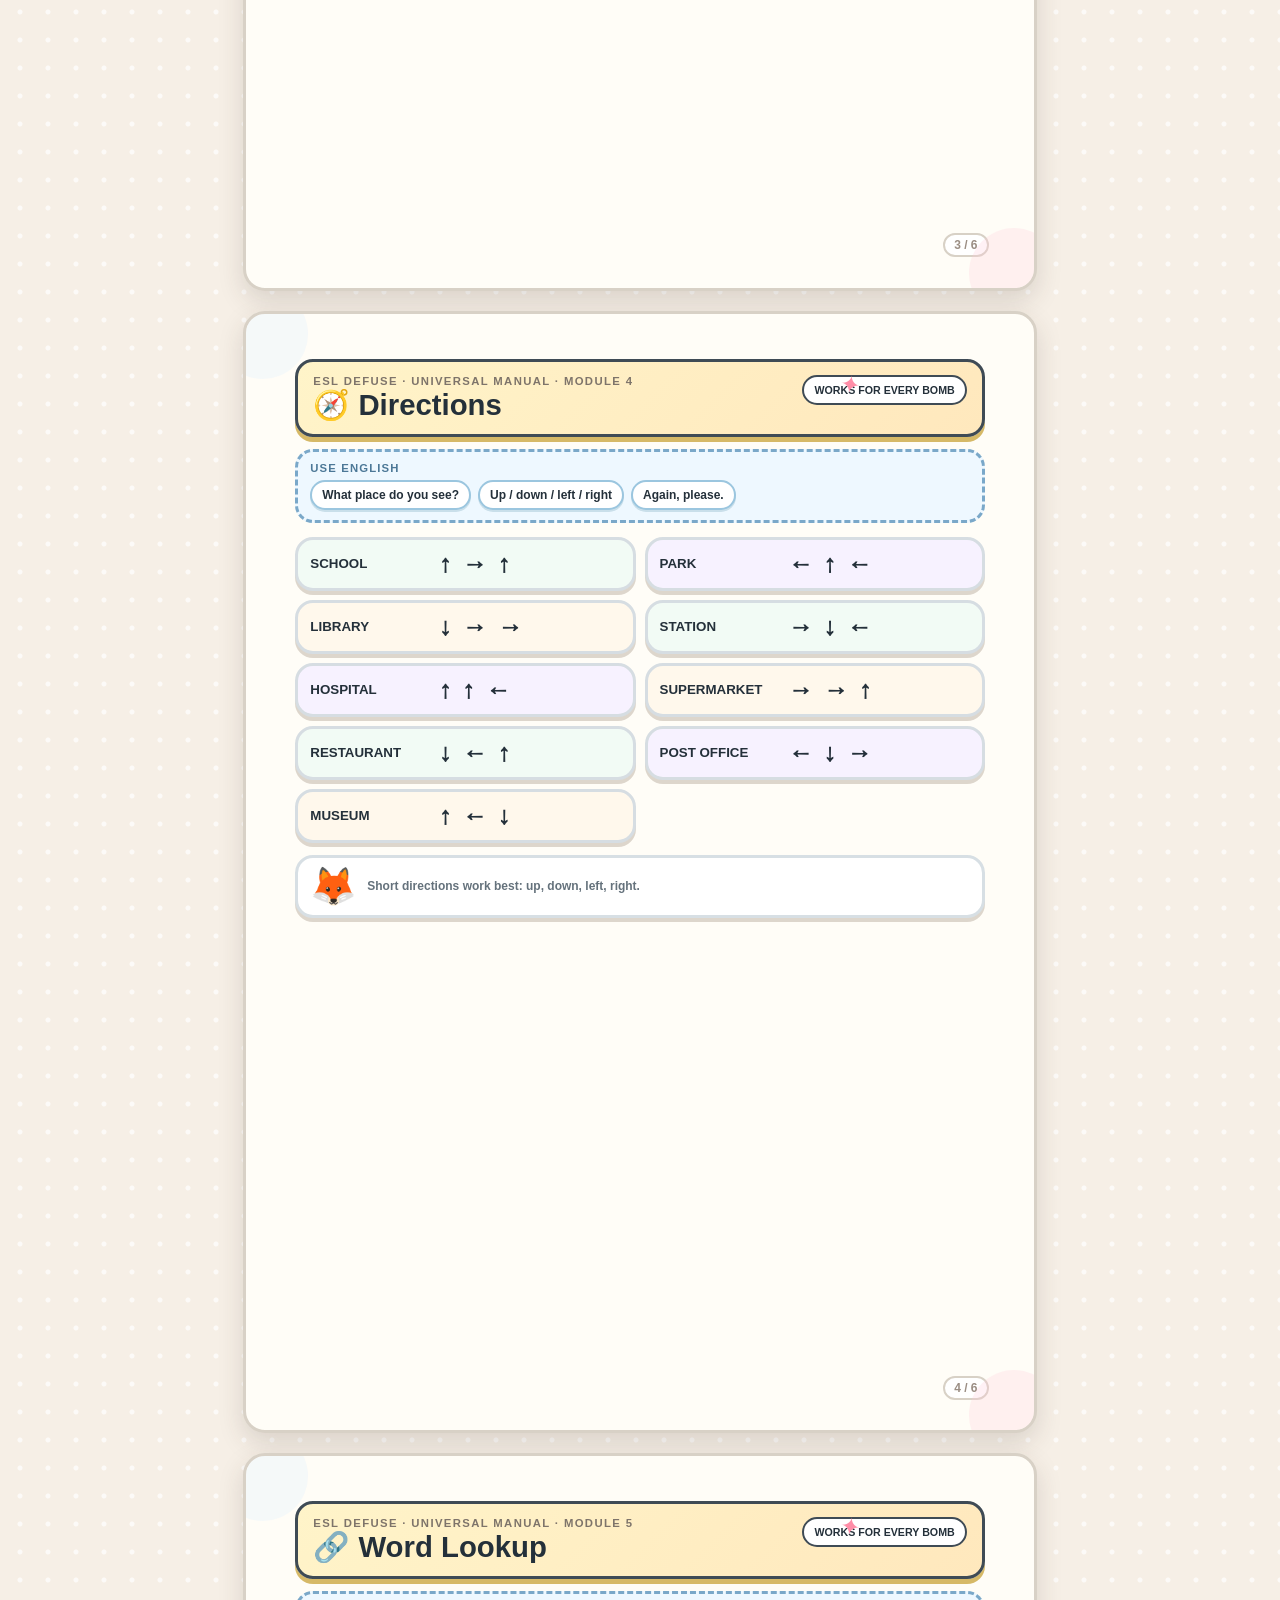
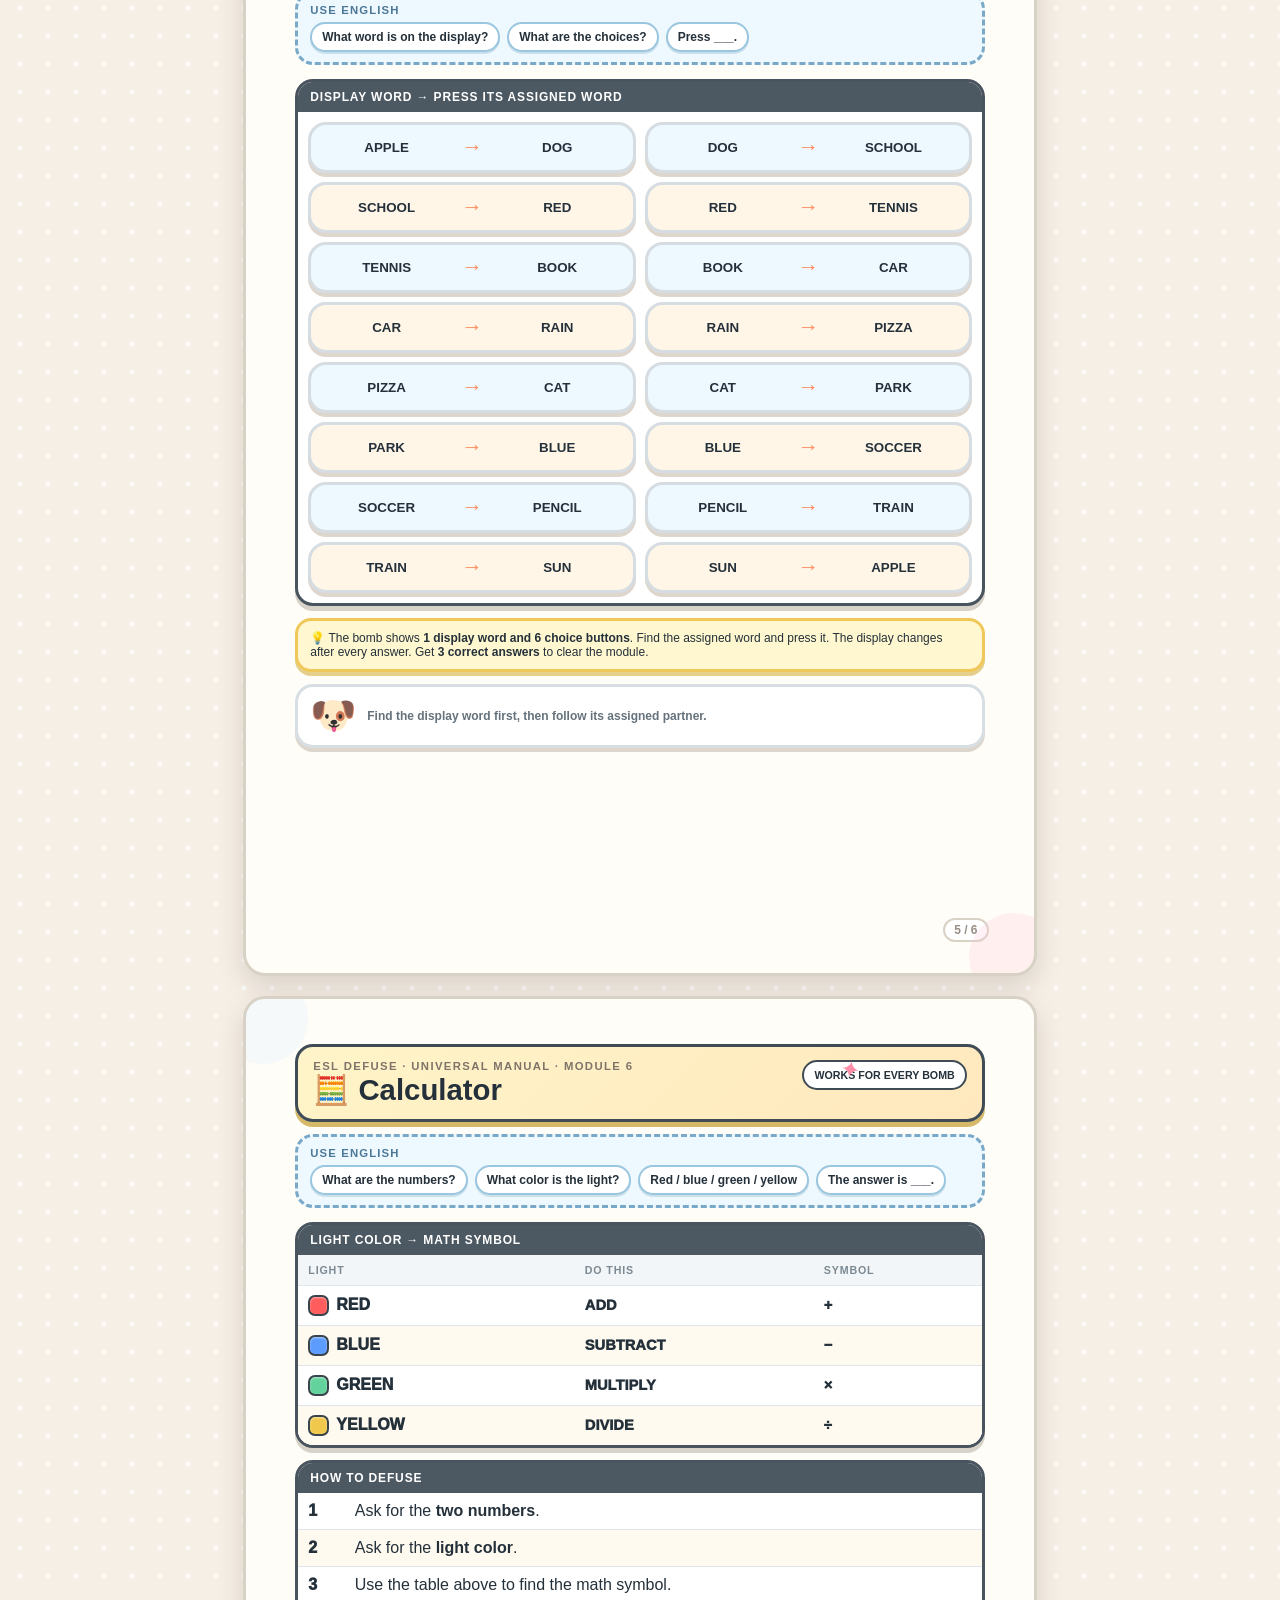
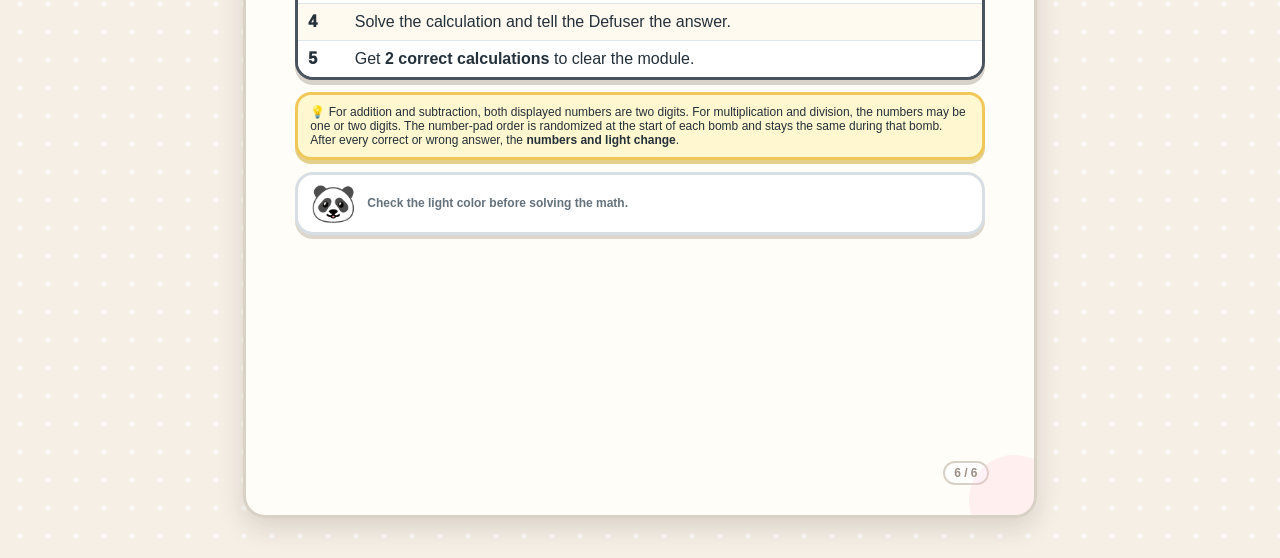
==== commit 1e89d924: "Add files via upload" ====
--- a/manual.html
+++ b/manual.html
@@ -4,107 +4,174 @@
   <meta charset="utf-8" />
   <meta name="viewport" content="width=device-width, initial-scale=1" />
   <title>ESL Defuse — Universal Manual</title>
+
   <style>
     :root{
-      --ink:#17202a;
-      --muted:#5f6b76;
-      --line:#cbd3da;
-      --accent:#e8b923;
+      --ink:#24303a;
+      --muted:#71808c;
+      --paper:#fffdf7;
+      --line:#cfd9df;
+      --cream:#fff6db;
+      --pink:#ffc8d8;
+      --mint:#cdeedc;
+      --sky:#d7ebff;
+      --lav:#e8ddff;
+      --yellow:#ffe58f;
+      --accent:#ffb347;
     }
     *{box-sizing:border-box}
     body{
-      margin:0;background:#e8edf1;color:var(--ink);
-      font-family:Arial,Helvetica,sans-serif;
+      margin:0;
+      background:
+        radial-gradient(circle at 20px 20px, rgba(255,255,255,.7) 0 2px, transparent 3px) 0 0/28px 28px,
+        #f6efe6;
+      color:var(--ink);
+      font-family:"Trebuchet MS","Arial Rounded MT Bold",Arial,sans-serif;
     }
     .toolbar{
       position:sticky;top:0;z-index:10;
       display:flex;justify-content:center;gap:12px;padding:12px;
-      background:#17202a;color:white
+      background:#3a4650;border-bottom:4px solid #242e36;
     }
     .toolbar button{
-      border:0;border-radius:8px;padding:10px 18px;
-      font-weight:900;background:var(--accent);color:#111;cursor:pointer
-    }
-    .manual{width:min(210mm,calc(100% - 24px));margin:18px auto 40px;display:grid;gap:18px}
+      border:0;border-radius:999px;padding:11px 20px;
+      font-weight:900;background:var(--yellow);color:#2e3438;cursor:pointer;
+      box-shadow:0 4px 0 #caa84d;
+    }
+    .toolbar button:active{transform:translateY(2px);box-shadow:0 2px 0 #caa84d}
+    .manual{width:min(210mm,calc(100% - 24px));margin:18px auto 40px;display:grid;gap:20px}
     .page{
-      position:relative;min-height:297mm;background:white;
-      padding:13mm 14mm 12mm;box-shadow:0 6px 24px rgba(0,0,0,.15);
-      overflow:hidden
-    }
-    .page-number{position:absolute;right:12mm;bottom:8mm;color:#8b959f;font-size:10pt}
-    .head{display:flex;justify-content:space-between;align-items:flex-start;gap:12px;border-bottom:3px solid var(--ink);padding-bottom:8px;margin-bottom:12px}
-    .series{font-size:9pt;letter-spacing:.14em;font-weight:900;color:var(--muted)}
-    h1{font-size:23pt;margin:2px 0 0}
-    .badge{border:2px solid var(--ink);padding:7px 10px;font-size:9pt;font-weight:900;letter-spacing:.08em}
+      position:relative;min-height:297mm;background:var(--paper);
+      padding:12mm 13mm 11mm;border:3px solid #d8d1c6;border-radius:22px;
+      box-shadow:0 10px 26px rgba(60,50,40,.15);overflow:hidden;
+    }
+    .page::before,.page::after{
+      content:"";position:absolute;width:90px;height:90px;border-radius:50%;
+      opacity:.25;pointer-events:none
+    }
+    .page::before{left:-28px;top:-25px;background:var(--sky)}
+    .page::after{right:-25px;bottom:-30px;background:var(--pink)}
+    .page-number{
+      position:absolute;right:12mm;bottom:8mm;color:#9b8e84;font-size:9pt;font-weight:900;
+      background:#fff;border:2px solid #d8d1c6;border-radius:999px;padding:3px 9px;
+    }
+    .head{
+      position:relative;display:flex;justify-content:space-between;align-items:flex-start;gap:14px;
+      padding:13px 15px;margin-bottom:12px;border:3px solid #3f4b55;border-radius:18px;
+      background:linear-gradient(135deg,#fff4c9,#ffe8bd);box-shadow:0 5px 0 #d6b967;
+    }
+    .head::after{
+      content:"✦";position:absolute;right:122px;top:9px;font-size:18pt;color:#ff8ea8;transform:rotate(10deg)
+    }
+    .series{font-size:8.5pt;letter-spacing:.12em;font-weight:900;color:#7e746a}
+    h1{font-size:22pt;margin:3px 0 0;line-height:1.05}
+    .badge{
+      border:2px solid #3f4b55;padding:7px 10px;border-radius:999px;background:#fff;
+      font-size:8pt;font-weight:900;white-space:nowrap;
+    }
     .say{
-      border:2px solid #73808c;border-radius:10px;padding:10px 12px;margin:10px 0 14px;background:#f7f9fa
-    }
-    .say strong{display:block;font-size:9pt;letter-spacing:.1em;margin-bottom:6px}
-    .phrases{display:flex;gap:8px;flex-wrap:wrap}
-    .phrase{border:1px solid #aeb8c1;border-radius:999px;padding:6px 10px;font-weight:800;font-size:10pt;background:white}
-    .box{border:2px solid var(--ink);border-radius:12px;overflow:hidden;margin:12px 0}
-    .box-title{background:var(--ink);color:white;padding:7px 10px;font-weight:900;letter-spacing:.08em}
-    table{width:100%;border-collapse:collapse}
-    th,td{border-bottom:1px solid var(--line);padding:9px 10px;text-align:left;vertical-align:middle}
+      border:3px dashed #7aa8c9;border-radius:18px;padding:10px 12px;margin:10px 0 14px;background:#eef8ff;
+    }
+    .say strong{display:block;font-size:8.5pt;letter-spacing:.1em;margin-bottom:6px;color:#4c7897}
+    .phrases{display:flex;gap:7px;flex-wrap:wrap}
+    .phrase{
+      border:2px solid #9bc6df;border-radius:999px;padding:6px 10px;
+      font-weight:900;font-size:9pt;background:#fff;box-shadow:0 2px 0 #c9dfea;
+    }
+    .box,.rules,.animal-grid,.dirs,.lookup-grid{position:relative;z-index:1}
+    .box{
+      border:3px solid #49545e;border-radius:18px;overflow:hidden;margin:12px 0;background:#fff;
+      box-shadow:0 5px 0 #d7d2ca;
+    }
+    .box-title{background:#4c5862;color:white;padding:8px 12px;font-weight:900;letter-spacing:.07em;font-size:9pt}
+    table{width:100%;border-collapse:collapse;background:#fff}
+    th,td{border-bottom:1px solid #dfe6ea;padding:9px 10px;text-align:left;vertical-align:middle}
+    tr:nth-child(even) td{background:#fffaf0}
     tr:last-child td{border-bottom:0}
-    th{font-size:9pt;color:var(--muted);letter-spacing:.08em}
-    .big{font-weight:950;font-size:15pt}
-    .answer{font-weight:950;font-size:14pt}
-    .swatch{display:inline-block;width:24px;height:24px;border-radius:5px;border:2px solid #333;margin-right:8px;vertical-align:middle}
+    th{font-size:8pt;color:#7c8993;letter-spacing:.08em;background:#f2f6f8}
+    .big{font-weight:950;font-size:12pt}
+    .answer{font-weight:950;font-size:11pt}
+    .swatch{
+      display:inline-block;width:21px;height:21px;border-radius:7px;border:2px solid #39434a;
+      margin-right:7px;vertical-align:middle;box-shadow:inset 0 1px 2px rgba(255,255,255,.5);
+    }
     .rules{display:grid;gap:10px}
     .rule{
-      display:grid;grid-template-columns:74px 1fr;gap:12px;
-      border:2px solid var(--line);border-radius:12px;overflow:hidden
-    }
-    .count{display:grid;place-items:center;background:#212a33;color:white;font-size:22pt;font-weight:950}
-    .rule-text{padding:12px}
-    .rule-text p{margin:0 0 6px;font-size:12pt}
+      display:grid;grid-template-columns:70px 1fr;gap:10px;border:3px solid #d6dde2;
+      border-radius:18px;overflow:hidden;background:#fff;box-shadow:0 4px 0 #ddd6cc;
+    }
+    .count{
+      display:grid;place-items:center;background:linear-gradient(#44515c,#34404a);
+      color:white;font-size:21pt;font-weight:950;
+    }
+    .rule-text{padding:11px 12px}
+    .rule-text p{margin:0 0 5px;font-size:11pt}
     .rule-text p:last-child{margin-bottom:0}
-    .animal-grid{display:grid;grid-template-columns:repeat(2,1fr);gap:12px}
+    .animal-grid{display:grid;grid-template-columns:repeat(2,1fr);gap:10px}
     .animal{
-      border:2px solid var(--line);border-radius:12px;padding:12px;
-      display:flex;align-items:center;justify-content:space-between;gap:10px
-    }
-    .animal strong{font-size:14pt}
-    .emoji{font-size:29pt;margin-right:8px}
-    .seq{display:flex;gap:6px}
+      border:3px solid #d6dde2;border-radius:18px;padding:10px 12px;
+      display:flex;align-items:center;justify-content:space-between;gap:9px;
+      background:linear-gradient(135deg,#fff,#f9fdff);box-shadow:0 4px 0 #ddd6cc;
+    }
+    .animal:nth-child(4n+1),.animal:nth-child(4n+2){background:#fff8ec}
+    .animal strong{font-size:11pt}
+    .emoji{font-size:25pt;margin-right:7px}
+    .seq{display:flex;gap:5px}
     .num{
-      width:42px;height:42px;border-radius:50%;display:grid;place-items:center;
-      background:#17202a;color:white;font-size:17pt;font-weight:950
-    }
+      width:35px;height:35px;border-radius:50%;display:grid;place-items:center;
+      background:#46515b;color:white;font-size:14pt;font-weight:950;
+      border:2px solid #283038;box-shadow:0 3px 0 #252c31;
+    }
+    .dirs{display:grid;grid-template-columns:repeat(2,1fr);gap:9px}
+    .dir{
+      border:3px solid #d6dde2;border-radius:18px;padding:10px 12px;
+      display:grid;grid-template-columns:1fr 1.5fr;align-items:center;gap:8px;
+      background:#fff;box-shadow:0 4px 0 #ddd6cc;
+    }
+    .dir:nth-child(3n+1){background:#f2fbf5}
+    .dir:nth-child(3n+2){background:#f7f2ff}
+    .dir:nth-child(3n){background:#fff8ec}
+    .dir strong{font-size:10pt}
+    .arrows{font-size:18pt;font-weight:950;letter-spacing:.1em}
     .lookup-grid{display:grid;grid-template-columns:repeat(2,1fr);gap:9px}
-    .lookup{border:2px solid var(--line);border-radius:12px;padding:9px;display:grid;grid-template-columns:1fr 30px 1fr;align-items:center;gap:6px}
-    .lookup strong{text-align:center;font-size:10pt}.lookup .arrow{text-align:center;font-size:17pt}
-    .dirs{display:grid;gap:10px}
-    .dir{
-      border:2px solid var(--line);border-radius:12px;padding:10px 12px;
-      display:grid;grid-template-columns:1fr 2fr;align-items:center;gap:12px
-    }
-    .dir strong{font-size:15pt}.arrows{font-size:25pt;font-weight:950;letter-spacing:.12em}
-    .cat-map{display:grid;grid-template-columns:repeat(2,1fr);gap:10px}
-    .cat{
-      border:2px solid var(--line);border-radius:12px;padding:10px;
-      display:grid;grid-template-columns:1fr 34px 1fr;align-items:center;gap:8px
-    }
-    .cat strong{text-align:center}.arrow{text-align:center;font-size:18pt}
-    .banks{display:grid;grid-template-columns:repeat(2,1fr)}
-    .bank{padding:9px 10px;border-bottom:1px solid var(--line)}
-    .bank:nth-child(odd){border-right:1px solid var(--line)}
-    .bank strong{display:block;margin-bottom:4px}
-    .bank span{font-size:10pt;color:var(--muted);font-weight:700}
-    .note{border-left:5px solid var(--accent);padding:9px 11px;background:#fff9df;margin-top:12px;font-size:10pt}
-@media(max-width:760px){
-      .page{min-height:auto;padding:22px}.manual{width:calc(100% - 18px)}
-      .animal-grid,.cat-map,.banks{grid-template-columns:1fr}
-      .bank:nth-child(odd){border-right:0}
+    .lookup{
+      border:3px solid #d6dde2;border-radius:18px;padding:10px;
+      display:grid;grid-template-columns:1fr 28px 1fr;align-items:center;gap:6px;
+      background:#fff;box-shadow:0 4px 0 #ddd6cc;
+    }
+    .lookup:nth-child(4n+1),.lookup:nth-child(4n+2){background:#eef8ff}
+    .lookup:nth-child(4n+3),.lookup:nth-child(4n+4){background:#fff6e8}
+    .lookup strong{text-align:center;font-size:10pt}
+    .lookup .arrow{text-align:center;font-size:16pt;color:#ff8b5d;font-weight:900}
+    .note{
+      border:3px solid #f0c85a;border-radius:16px;padding:10px 12px;
+      background:#fff7cf;margin-top:11px;font-size:9pt;box-shadow:0 4px 0 #e4cf8b;
+    }
+    .note::before{content:"💡 "}
+    .mascot{
+      margin-top:12px;display:flex;align-items:center;gap:10px;padding:10px 12px;
+      border:3px solid #d7dfe4;border-radius:18px;background:#fff;box-shadow:0 4px 0 #ddd6cc;
+    }
+    .mascot-face{font-size:28pt;line-height:1}
+    .mascot-text{font-size:9pt;color:#65727c;font-weight:900}
+    @media(max-width:760px){
+      .page{min-height:auto;padding:20px;border-radius:16px}
+      .manual{width:calc(100% - 18px)}
+      .animal-grid,.dirs,.lookup-grid{grid-template-columns:1fr}
+      .head{flex-direction:column}
+      .badge{align-self:flex-start}
     }
     @media print{
       @page{size:A4 portrait;margin:0}
       body{background:white}.toolbar{display:none!important}.manual{display:block;width:auto;margin:0}
-      .page{width:210mm;height:297mm;min-height:297mm;margin:0;box-shadow:none;break-after:page;page-break-after:always}
+      .page{
+        width:210mm;height:297mm;min-height:297mm;margin:0;box-shadow:none;border-radius:0;
+        break-after:page;page-break-after:always;
+      }
       .page:last-child{break-after:auto;page-break-after:auto}
     }
   </style>
+
 </head>
 <body>
   <div class="toolbar">
@@ -142,6 +209,7 @@
         </table>
       </div>
       <div class="note"><strong>12 display words.</strong> Always use the table; the meaning does not tell you the answer.</div>
+      <div class="mascot"><div class="mascot-face">🧸</div><div class="mascot-text">Look up the display word, then say the color clearly.</div></div>
       <div class="page-number">1 / 6</div>
     </section>
 
@@ -159,6 +227,7 @@
         <div class="rule"><div class="count">5</div><div class="rule-text"><p>Are there <strong>2 or more YELLOW</strong> wires?</p><p><strong>YES →</strong> Cut the second YELLOW wire.</p><p><strong>NO →</strong> Cut the first BLUE wire.</p></div></div>
         <div class="rule"><div class="count">6</div><div class="rule-text"><p>Is there a <strong>BLACK</strong> wire?</p><p><strong>YES →</strong> Cut the first BLACK wire.</p><p><strong>NO →</strong> Cut the third wire.</p></div></div>
       </div>
+      <div class="mascot"><div class="mascot-face">🐣</div><div class="mascot-text">Count the wires carefully before choosing one.</div></div>
       <div class="page-number">2 / 6</div>
     </section>
 
@@ -186,6 +255,7 @@
         <div class="animal"><div><span class="emoji">🐸</span><strong>FROG</strong></div><div class="seq"><div class="num">7</div><div class="num">1</div><div class="num">3</div><div class="num">6</div></div></div>
       </div>
       <div class="note">Press all four numbers <strong>in order</strong>. A wrong number resets the sequence.</div>
+      <div class="mascot"><div class="mascot-face">🐰</div><div class="mascot-text">Say all four numbers slowly and in order.</div></div>
       <div class="page-number">3 / 6</div>
     </section>
 
@@ -209,6 +279,7 @@
         <div class="dir"><strong>POST OFFICE</strong><div class="arrows">← ↓ →</div></div>
         <div class="dir"><strong>MUSEUM</strong><div class="arrows">↑ ← ↓</div></div>
       </div>
+      <div class="mascot"><div class="mascot-face">🦊</div><div class="mascot-text">Short directions work best: up, down, left, right.</div></div>
       <div class="page-number">4 / 6</div>
     </section>
 
@@ -243,6 +314,7 @@
         </div>
       </div>
       <div class="note">The bomb shows <strong>1 display word and 6 choice buttons</strong>. Find the assigned word and press it. The display changes after every answer. Get <strong>3 correct answers</strong> to clear the module.</div>
+      <div class="mascot"><div class="mascot-face">🐶</div><div class="mascot-text">Find the display word first, then follow its assigned partner.</div></div>
       <div class="page-number">5 / 6</div>
     </section>
     <section class="page">
@@ -308,6 +380,7 @@
         After every correct or wrong answer, the <strong>numbers and light change</strong>.
       </div>
 
+      <div class="mascot"><div class="mascot-face">🐼</div><div class="mascot-text">Check the light color before solving the math.</div></div>
       <div class="page-number">6 / 6</div>
     </section>
 
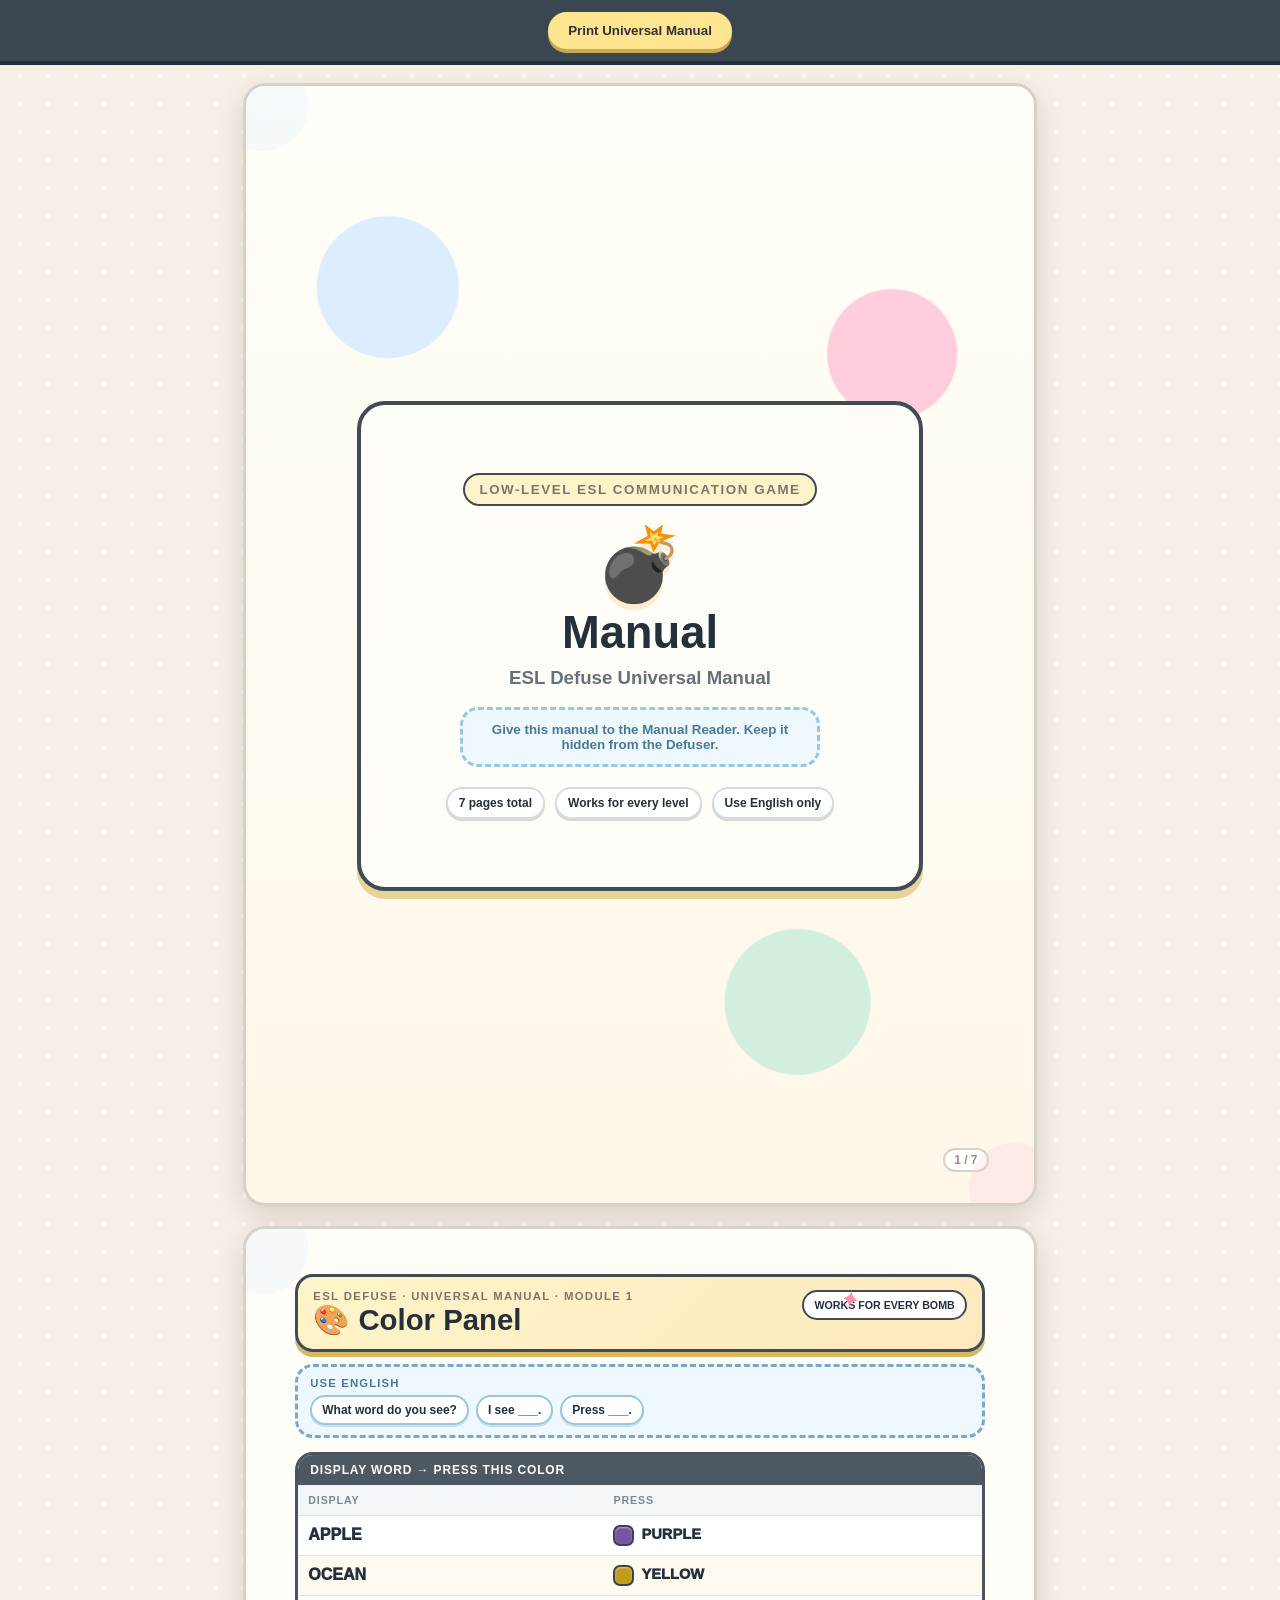
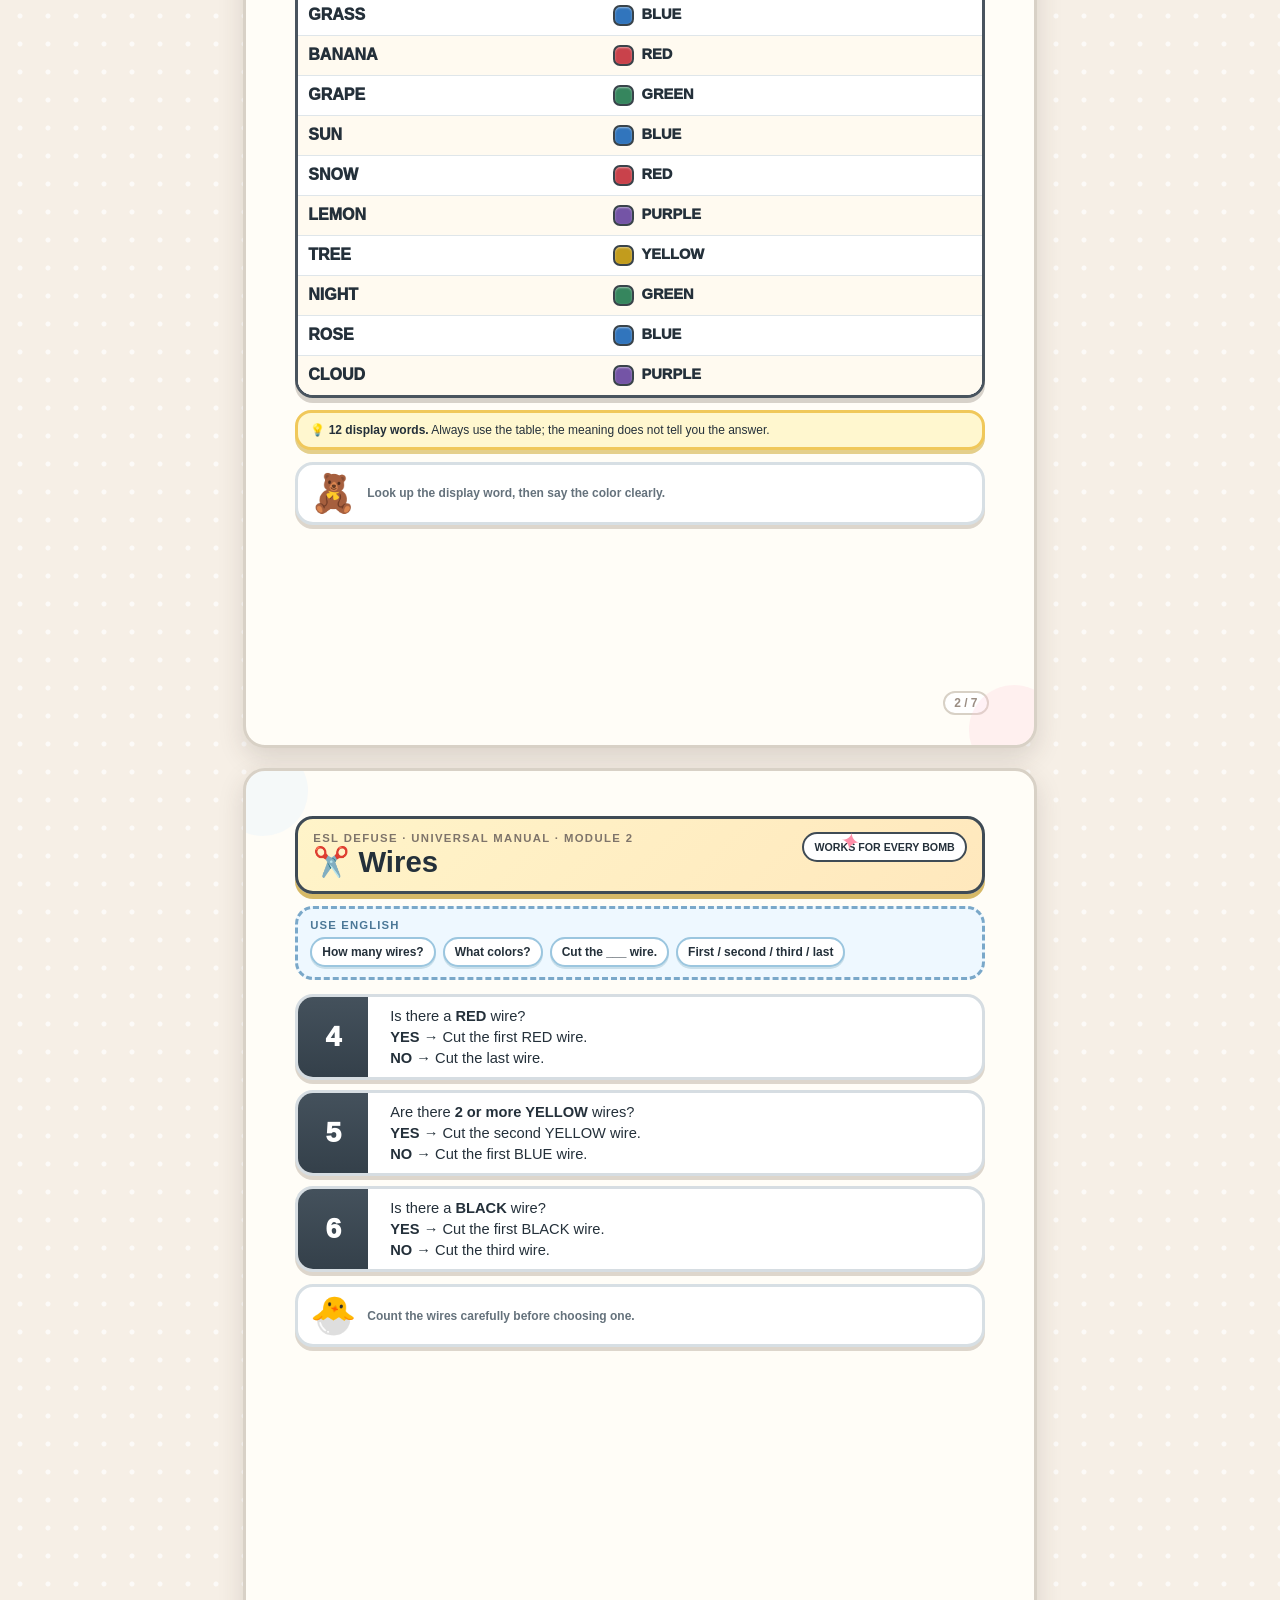
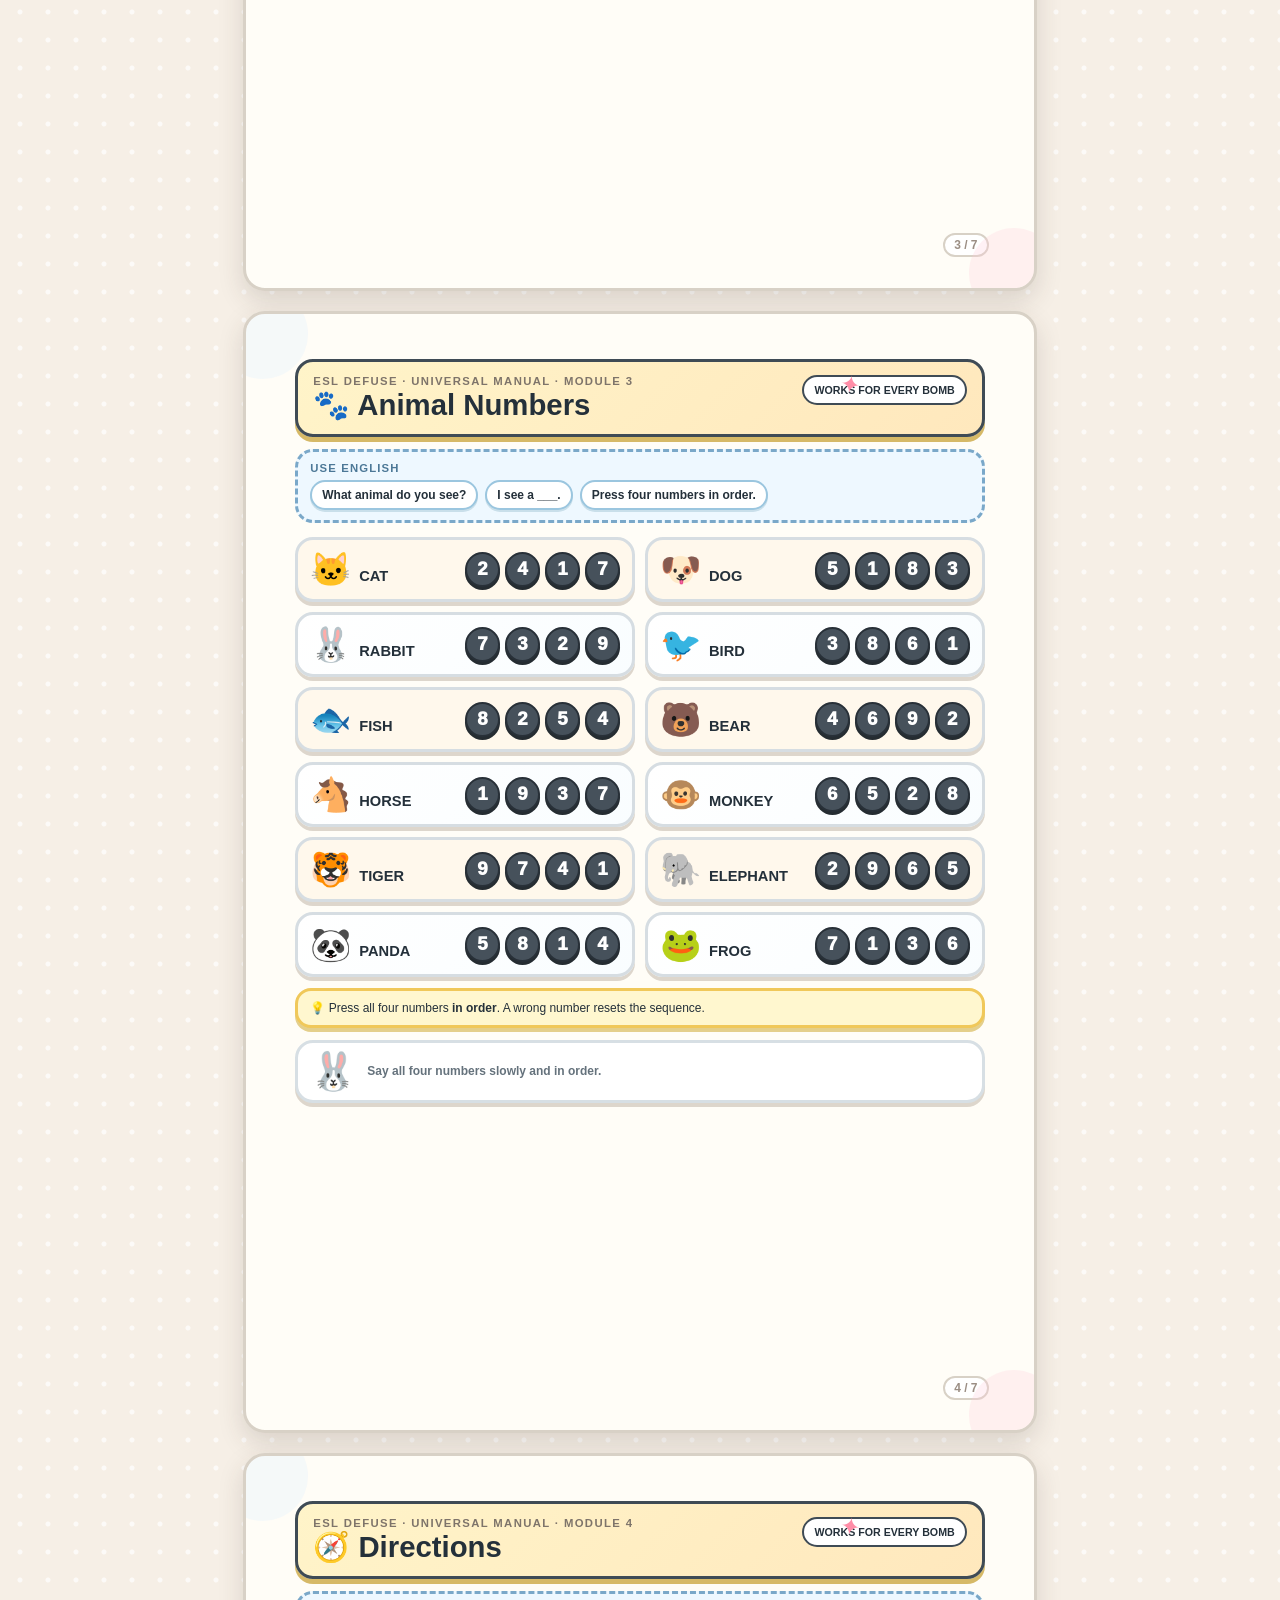
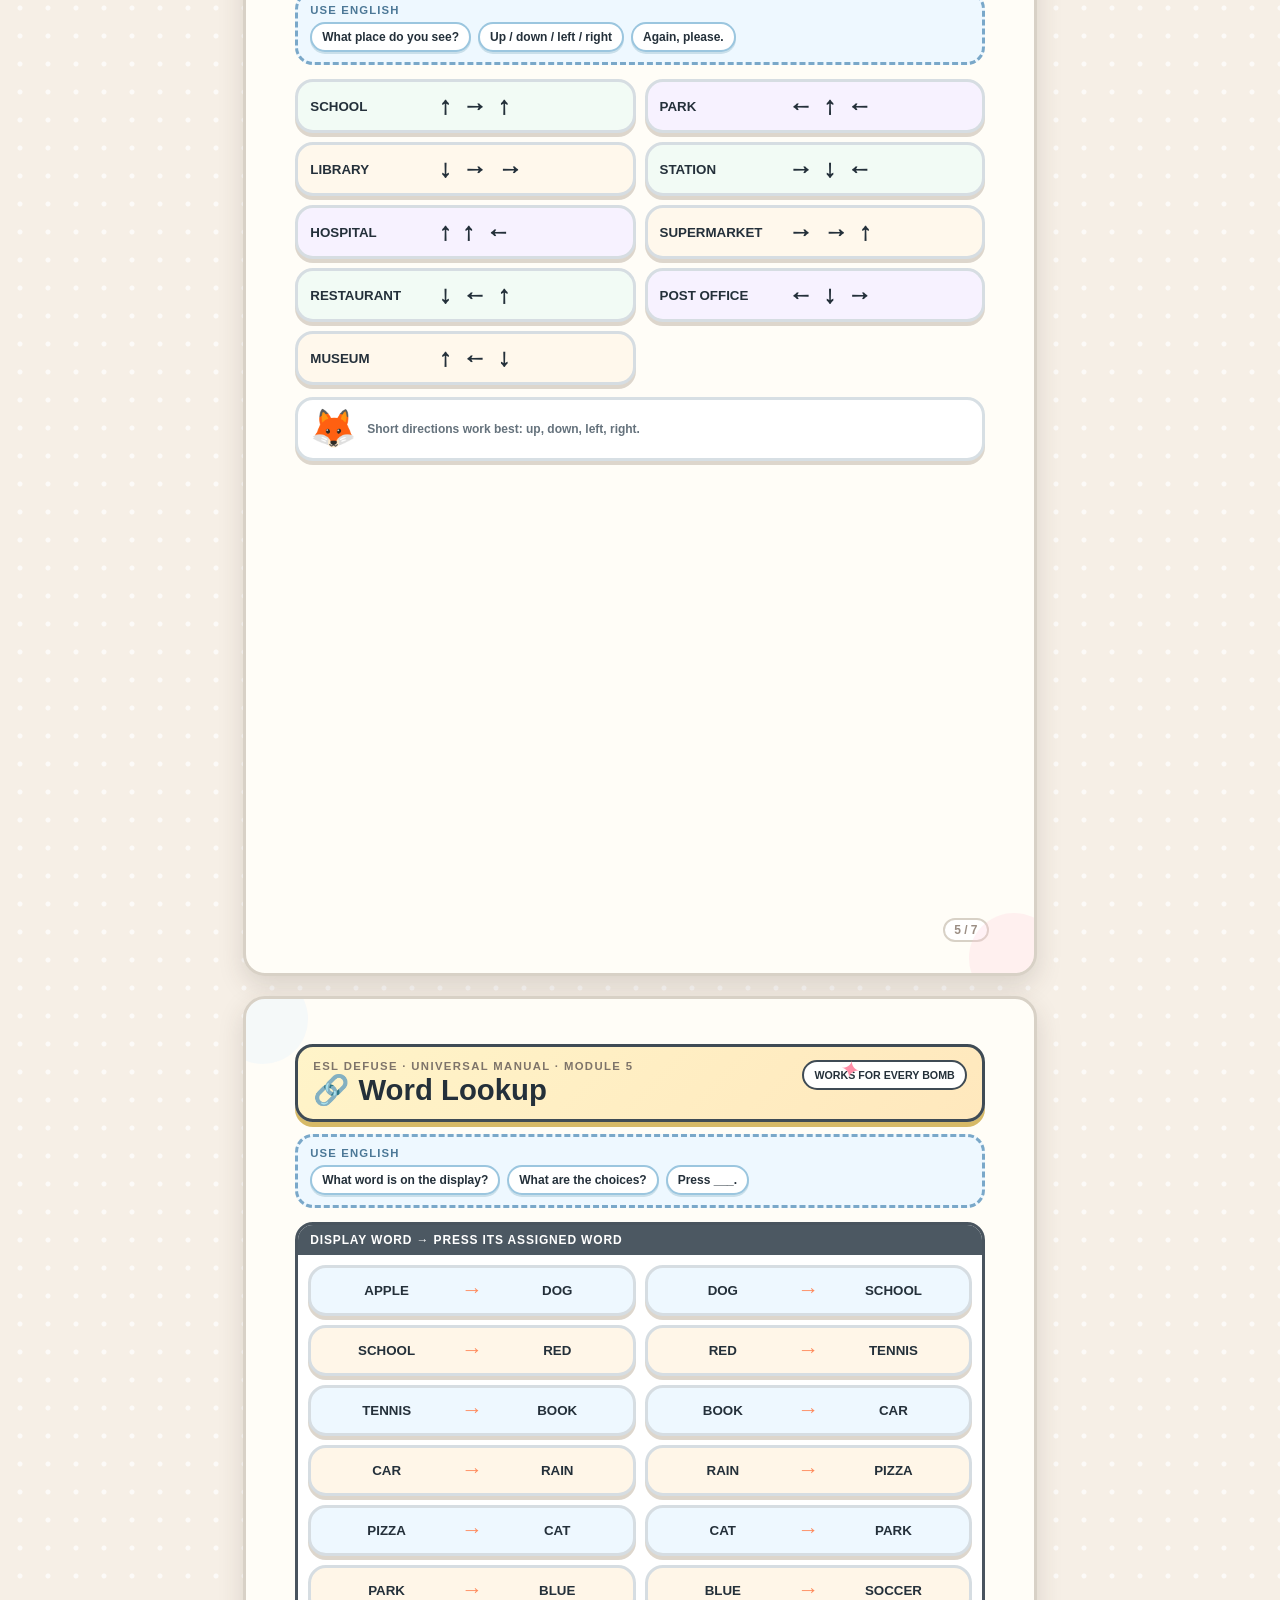
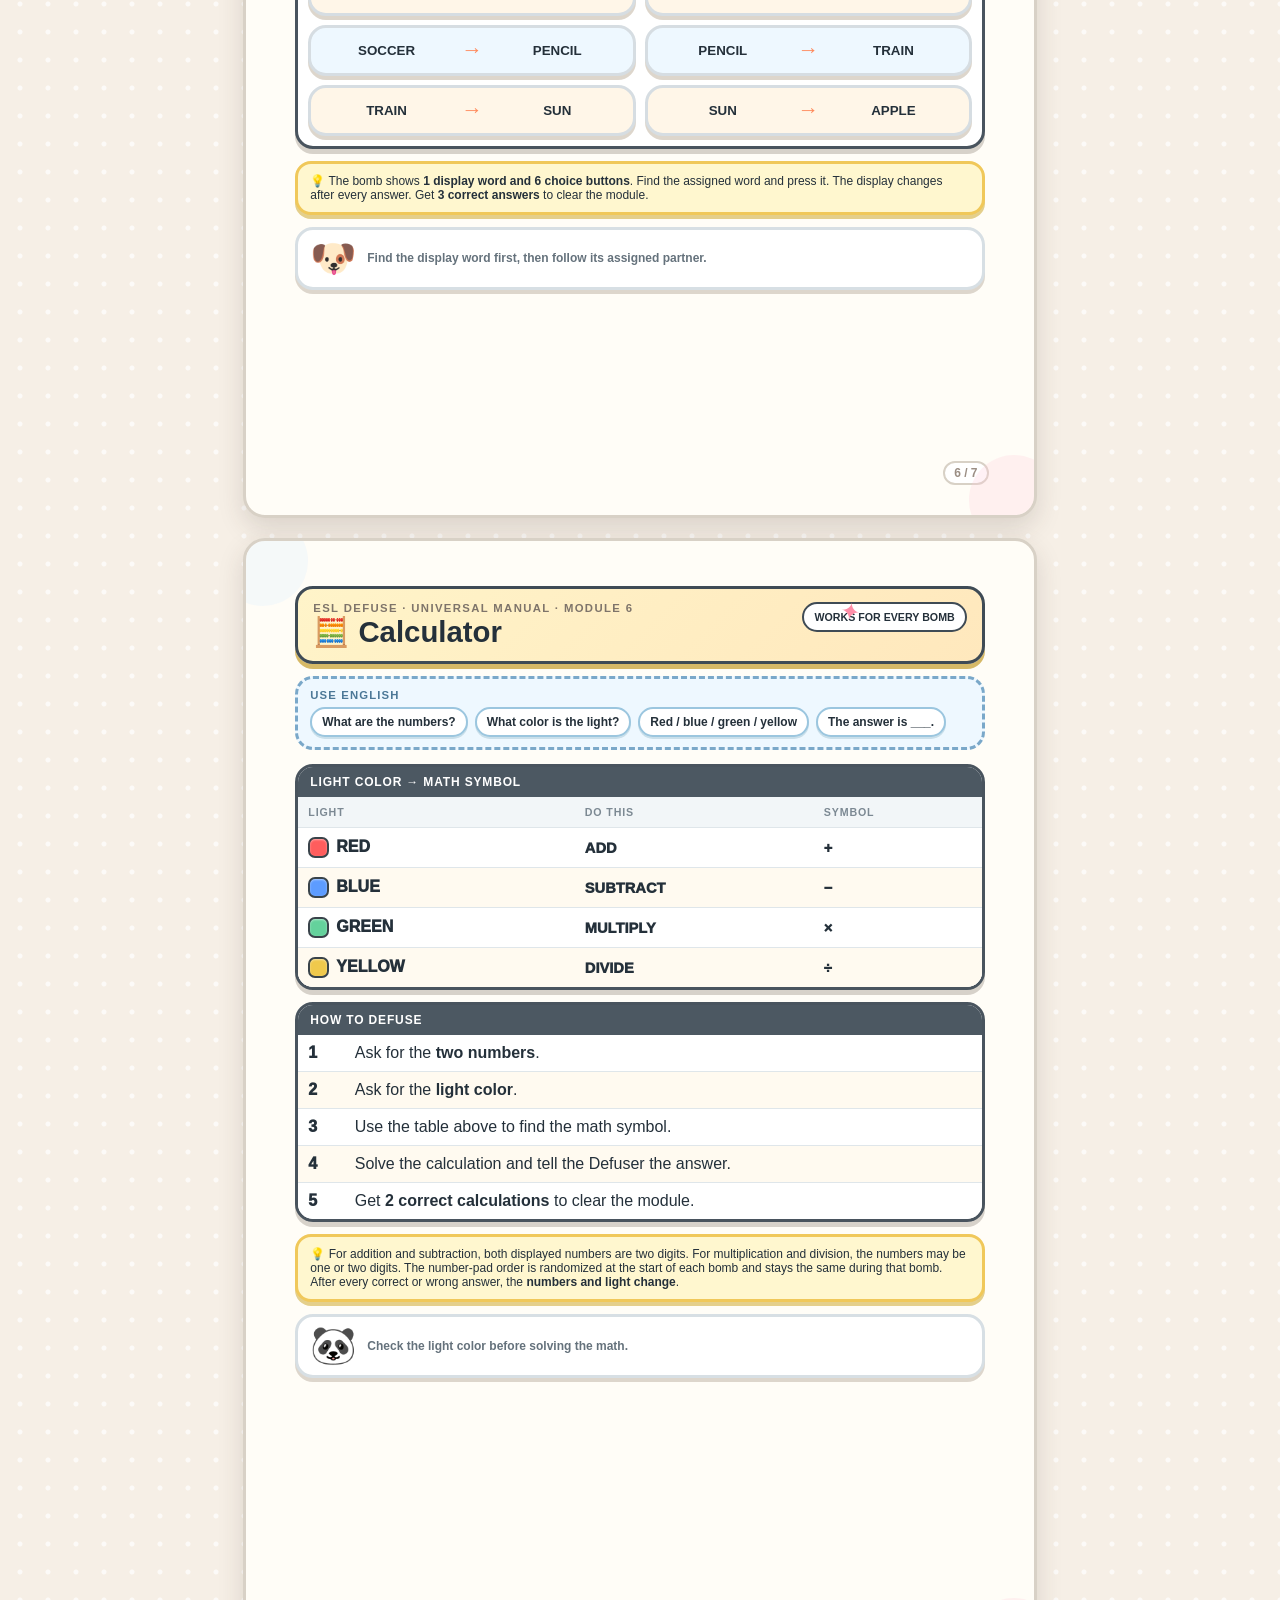
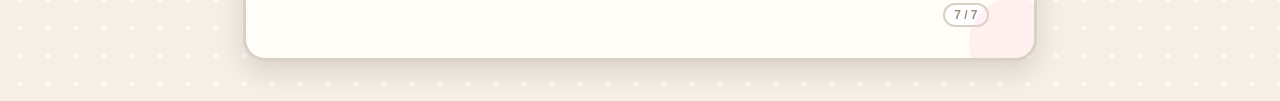
==== commit 7305b889: "Add files via upload" ====
--- a/manual.html
+++ b/manual.html
@@ -154,6 +154,84 @@
     }
     .mascot-face{font-size:28pt;line-height:1}
     .mascot-text{font-size:9pt;color:#65727c;font-weight:900}
+
+    .cover-page{
+      display:grid;
+      place-items:center;
+      text-align:center;
+      background:
+        radial-gradient(circle at 18% 18%, rgba(215,235,255,.9) 0 70px, transparent 72px),
+        radial-gradient(circle at 82% 24%, rgba(255,200,216,.9) 0 64px, transparent 66px),
+        radial-gradient(circle at 70% 82%, rgba(205,238,220,.9) 0 72px, transparent 74px),
+        linear-gradient(180deg,#fffef8,#fff7e9);
+    }
+    .cover-inner{
+      width:100%;
+      max-width:150mm;
+      padding:18mm 12mm;
+      border:4px solid #3f4b55;
+      border-radius:28px;
+      background:#fffdf7;
+      box-shadow:0 8px 0 #e4d39b;
+      position:relative;
+    }
+    .cover-kicker{
+      display:inline-block;
+      margin-bottom:14px;
+      padding:7px 14px;
+      border:2px solid #3f4b55;
+      border-radius:999px;
+      background:#fff4c9;
+      font-size:10pt;
+      font-weight:900;
+      letter-spacing:.12em;
+      color:#7e746a;
+    }
+    .cover-bomb{
+      font-size:54pt;
+      line-height:1;
+      margin:8px 0 10px;
+      filter:drop-shadow(0 6px 0 rgba(255,179,71,.22));
+    }
+    .cover-title{
+      margin:0;
+      font-size:34pt;
+      line-height:1;
+    }
+    .cover-subtitle{
+      margin:12px 0 0;
+      font-size:14pt;
+      font-weight:900;
+      color:#65727c;
+    }
+    .cover-note{
+      margin:18px auto 0;
+      max-width:95mm;
+      padding:12px 14px;
+      border:3px dashed #9bc6df;
+      border-radius:18px;
+      background:#eef8ff;
+      font-size:10pt;
+      font-weight:900;
+      color:#4c7897;
+    }
+    .cover-footer{
+      margin-top:20px;
+      display:flex;
+      justify-content:center;
+      gap:10px;
+      flex-wrap:wrap;
+    }
+    .cover-chip{
+      padding:7px 11px;
+      border:2px solid #d6dde2;
+      border-radius:999px;
+      background:#fff;
+      font-size:9pt;
+      font-weight:900;
+      box-shadow:0 2px 0 #ddd6cc;
+    }
+
     @media(max-width:760px){
       .page{min-height:auto;padding:20px;border-radius:16px}
       .manual{width:calc(100% - 18px)}
@@ -179,7 +257,26 @@
   </div>
 
   <main class="manual">
-    <section class="page">
+    
+    <section class="page cover-page">
+      <div class="cover-inner">
+        <div class="cover-kicker">LOW-LEVEL ESL COMMUNICATION GAME</div>
+        <div class="cover-bomb">💣</div>
+        <h1 class="cover-title">Manual</h1>
+        <div class="cover-subtitle">ESL Defuse Universal Manual</div>
+        <div class="cover-note">
+          Give this manual to the Manual Reader. Keep it hidden from the Defuser.
+        </div>
+        <div class="cover-footer">
+          <div class="cover-chip">7 pages total</div>
+          <div class="cover-chip">Works for every level</div>
+          <div class="cover-chip">Use English only</div>
+        </div>
+      </div>
+      <div class="page-number">1 / 7</div>
+    </section>
+
+<section class="page">
       <header class="head">
         <div><div class="series">ESL DEFUSE · UNIVERSAL MANUAL · MODULE 1</div><h1>🎨 Color Panel</h1></div>
         <div class="badge">WORKS FOR EVERY BOMB</div>
@@ -210,7 +307,7 @@
       </div>
       <div class="note"><strong>12 display words.</strong> Always use the table; the meaning does not tell you the answer.</div>
       <div class="mascot"><div class="mascot-face">🧸</div><div class="mascot-text">Look up the display word, then say the color clearly.</div></div>
-      <div class="page-number">1 / 6</div>
+      <div class="page-number">2 / 7</div>
     </section>
 
     <section class="page">
@@ -228,7 +325,7 @@
         <div class="rule"><div class="count">6</div><div class="rule-text"><p>Is there a <strong>BLACK</strong> wire?</p><p><strong>YES →</strong> Cut the first BLACK wire.</p><p><strong>NO →</strong> Cut the third wire.</p></div></div>
       </div>
       <div class="mascot"><div class="mascot-face">🐣</div><div class="mascot-text">Count the wires carefully before choosing one.</div></div>
-      <div class="page-number">2 / 6</div>
+      <div class="page-number">3 / 7</div>
     </section>
 
     <section class="page">
@@ -256,7 +353,7 @@
       </div>
       <div class="note">Press all four numbers <strong>in order</strong>. A wrong number resets the sequence.</div>
       <div class="mascot"><div class="mascot-face">🐰</div><div class="mascot-text">Say all four numbers slowly and in order.</div></div>
-      <div class="page-number">3 / 6</div>
+      <div class="page-number">4 / 7</div>
     </section>
 
     <section class="page">
@@ -280,7 +377,7 @@
         <div class="dir"><strong>MUSEUM</strong><div class="arrows">↑ ← ↓</div></div>
       </div>
       <div class="mascot"><div class="mascot-face">🦊</div><div class="mascot-text">Short directions work best: up, down, left, right.</div></div>
-      <div class="page-number">4 / 6</div>
+      <div class="page-number">5 / 7</div>
     </section>
 
     <section class="page">
@@ -315,7 +412,7 @@
       </div>
       <div class="note">The bomb shows <strong>1 display word and 6 choice buttons</strong>. Find the assigned word and press it. The display changes after every answer. Get <strong>3 correct answers</strong> to clear the module.</div>
       <div class="mascot"><div class="mascot-face">🐶</div><div class="mascot-text">Find the display word first, then follow its assigned partner.</div></div>
-      <div class="page-number">5 / 6</div>
+      <div class="page-number">6 / 7</div>
     </section>
     <section class="page">
       <header class="head">
@@ -381,7 +478,7 @@
       </div>
 
       <div class="mascot"><div class="mascot-face">🐼</div><div class="mascot-text">Check the light color before solving the math.</div></div>
-      <div class="page-number">6 / 6</div>
+      <div class="page-number">7 / 7</div>
     </section>
 
   </main>
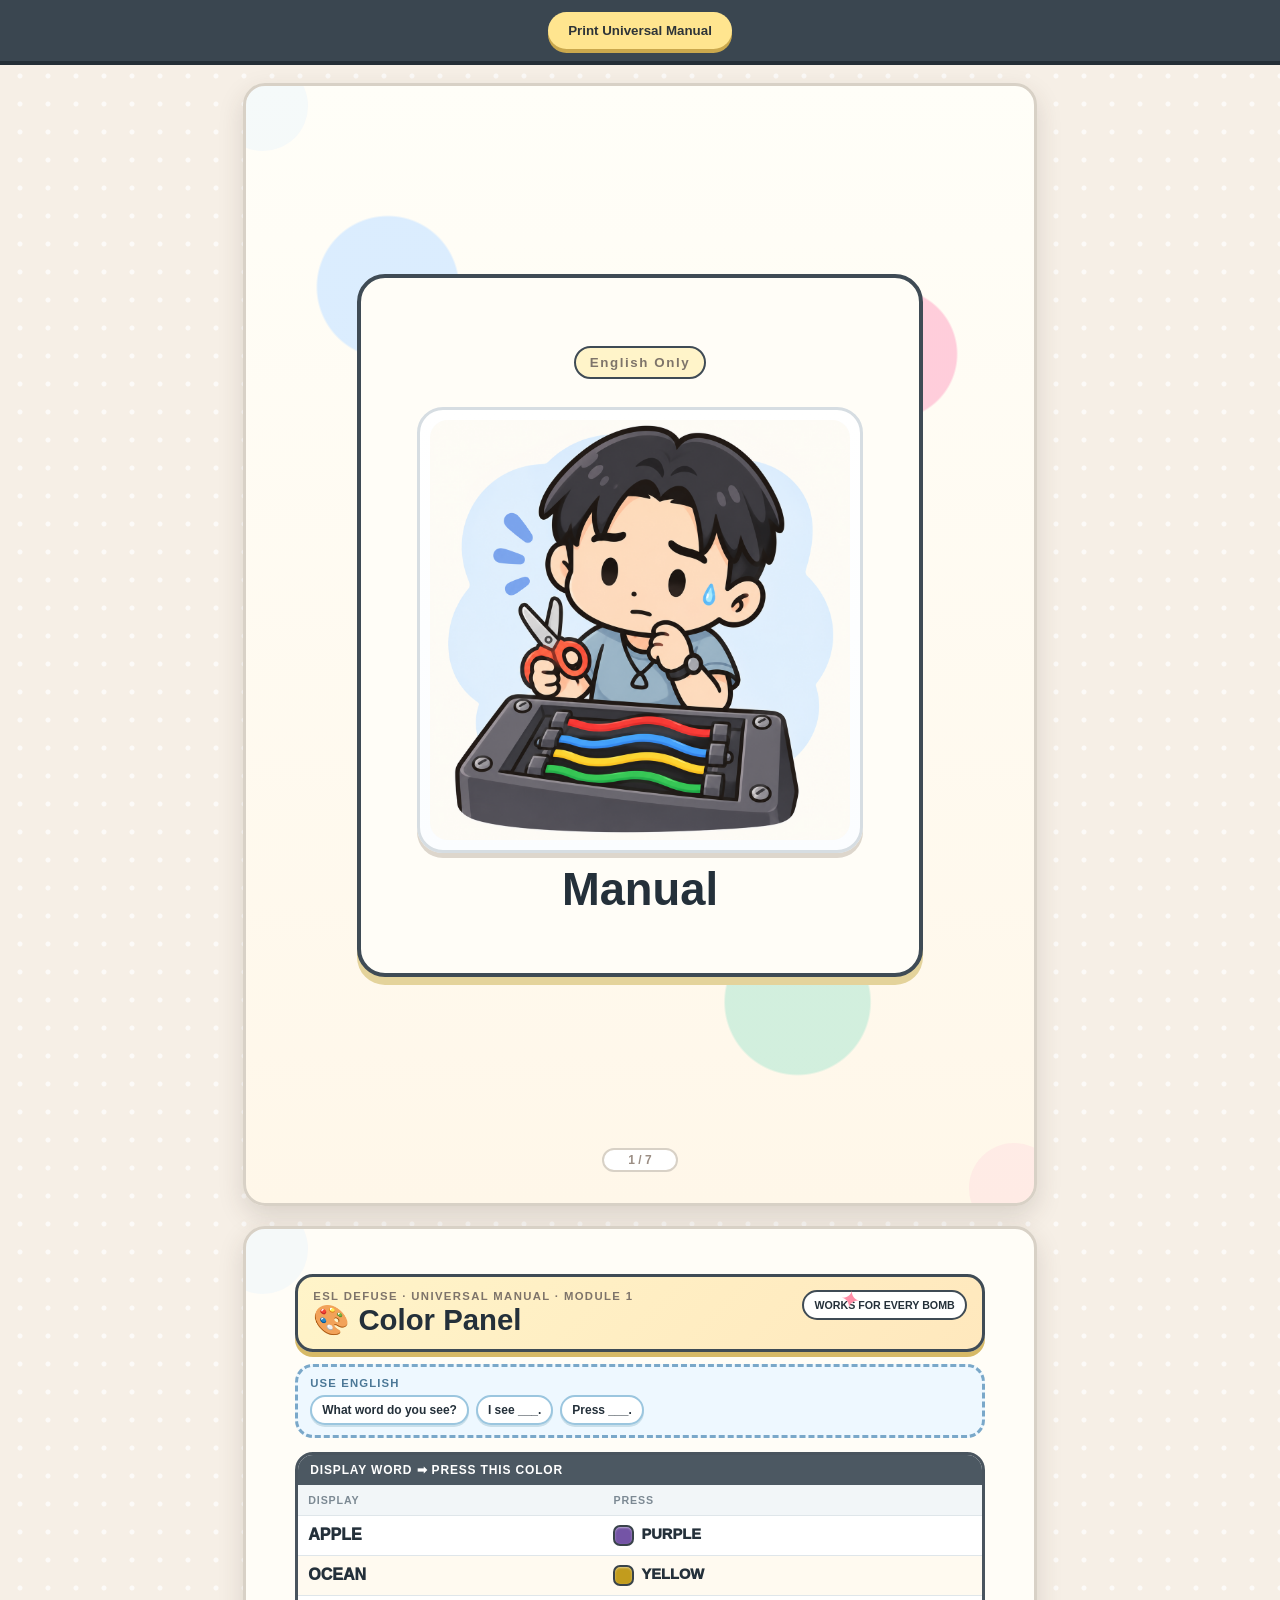
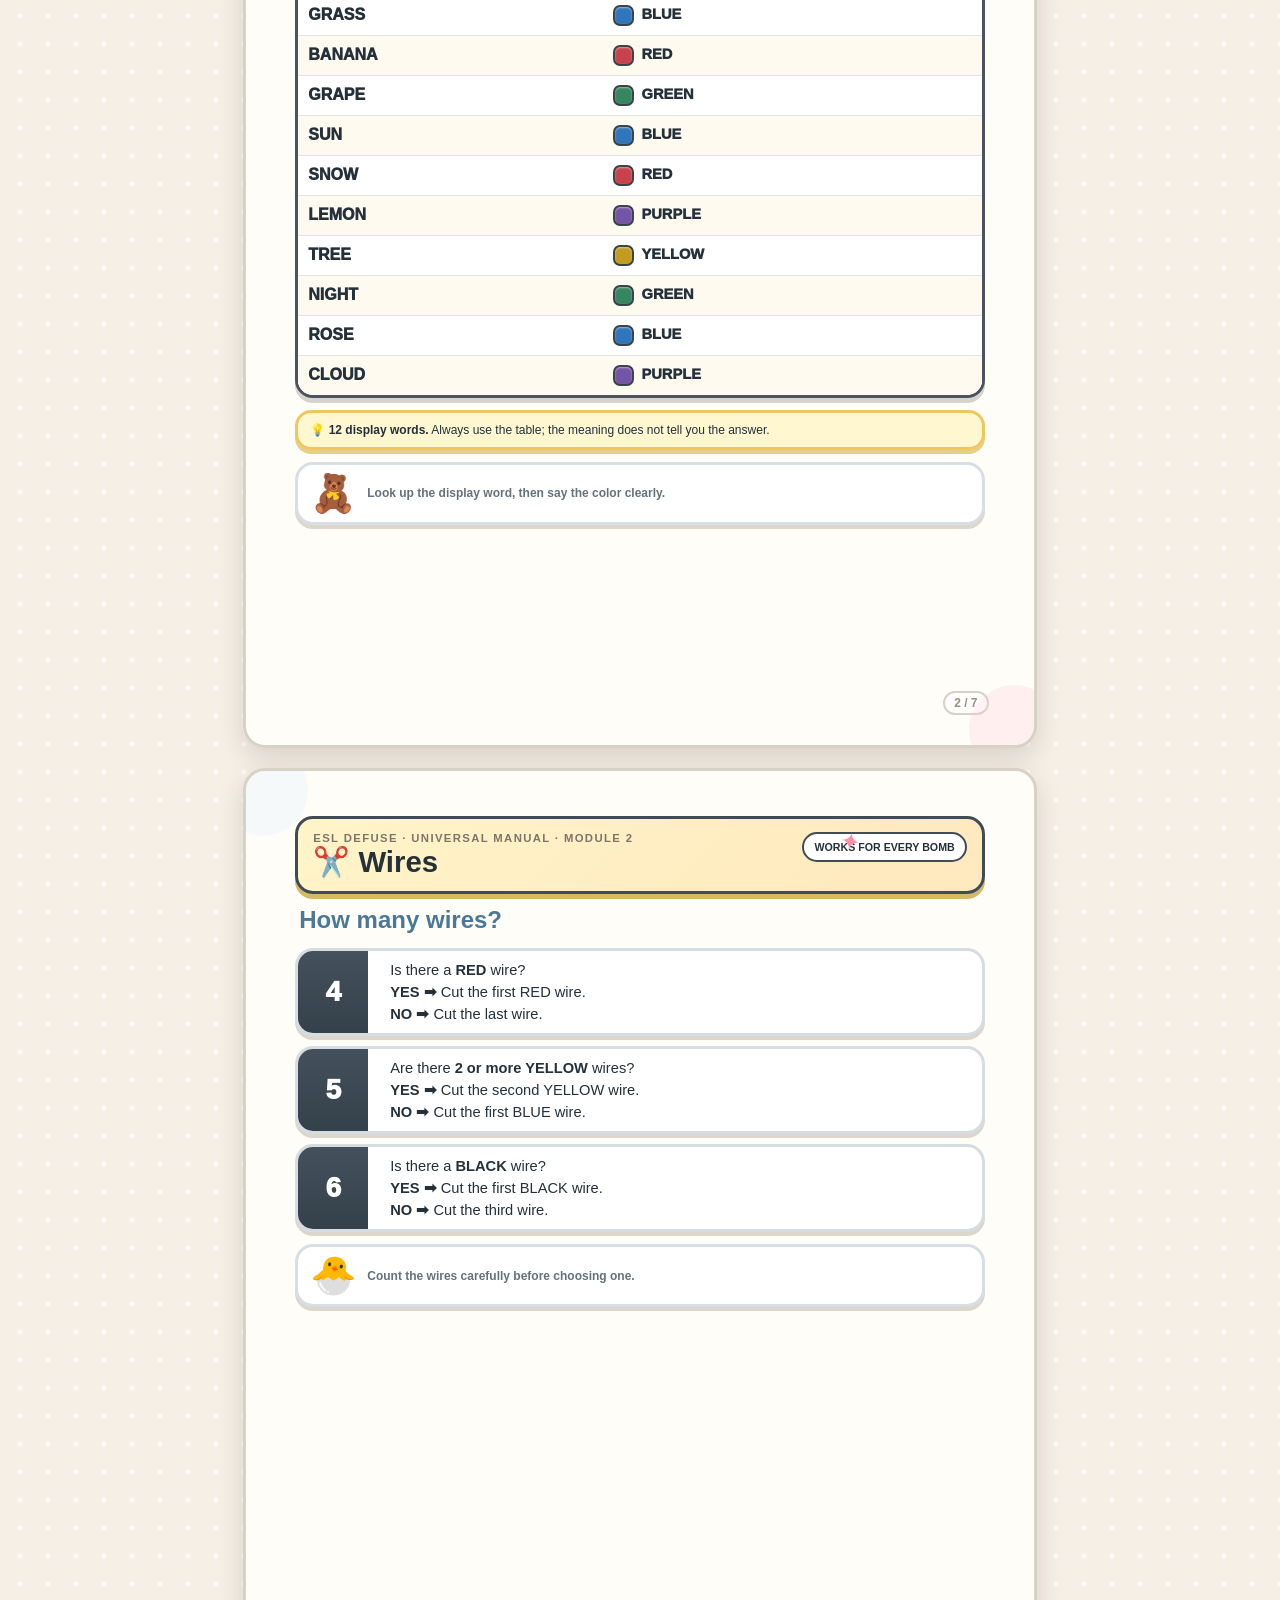
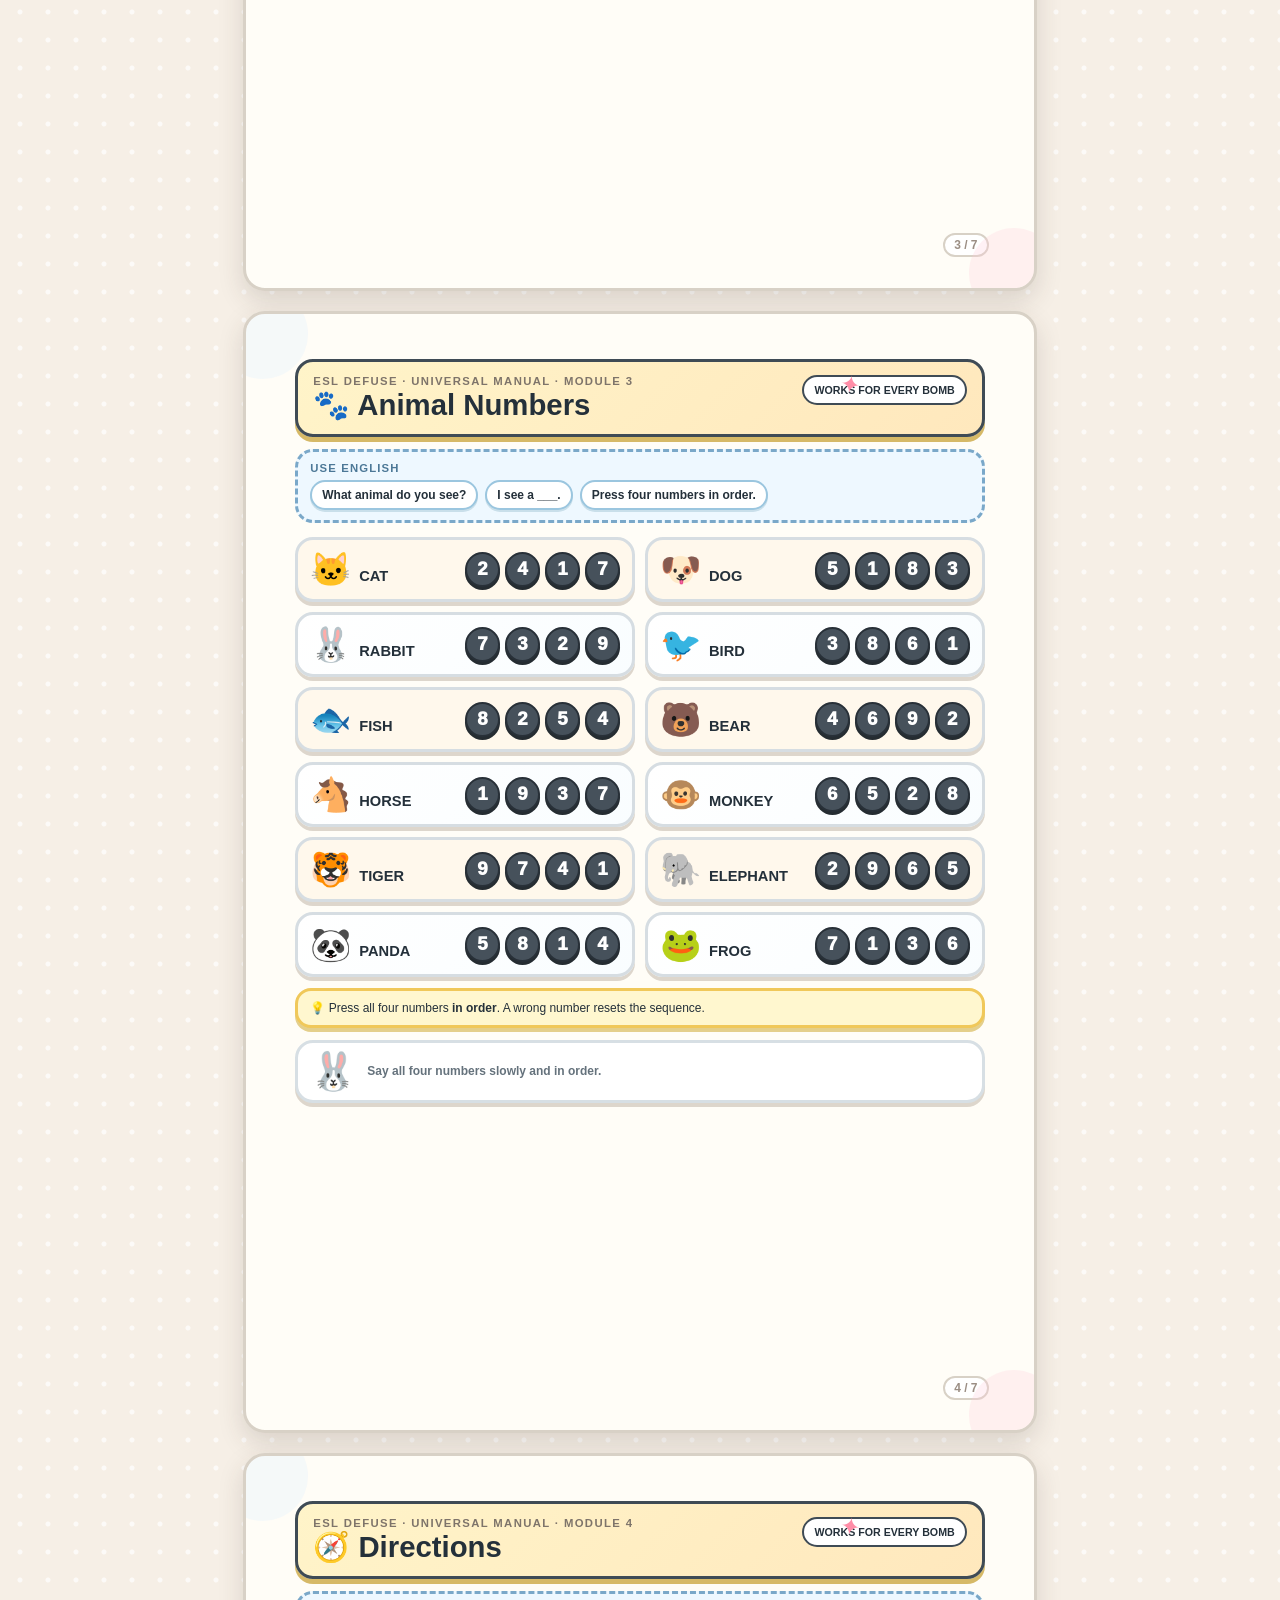
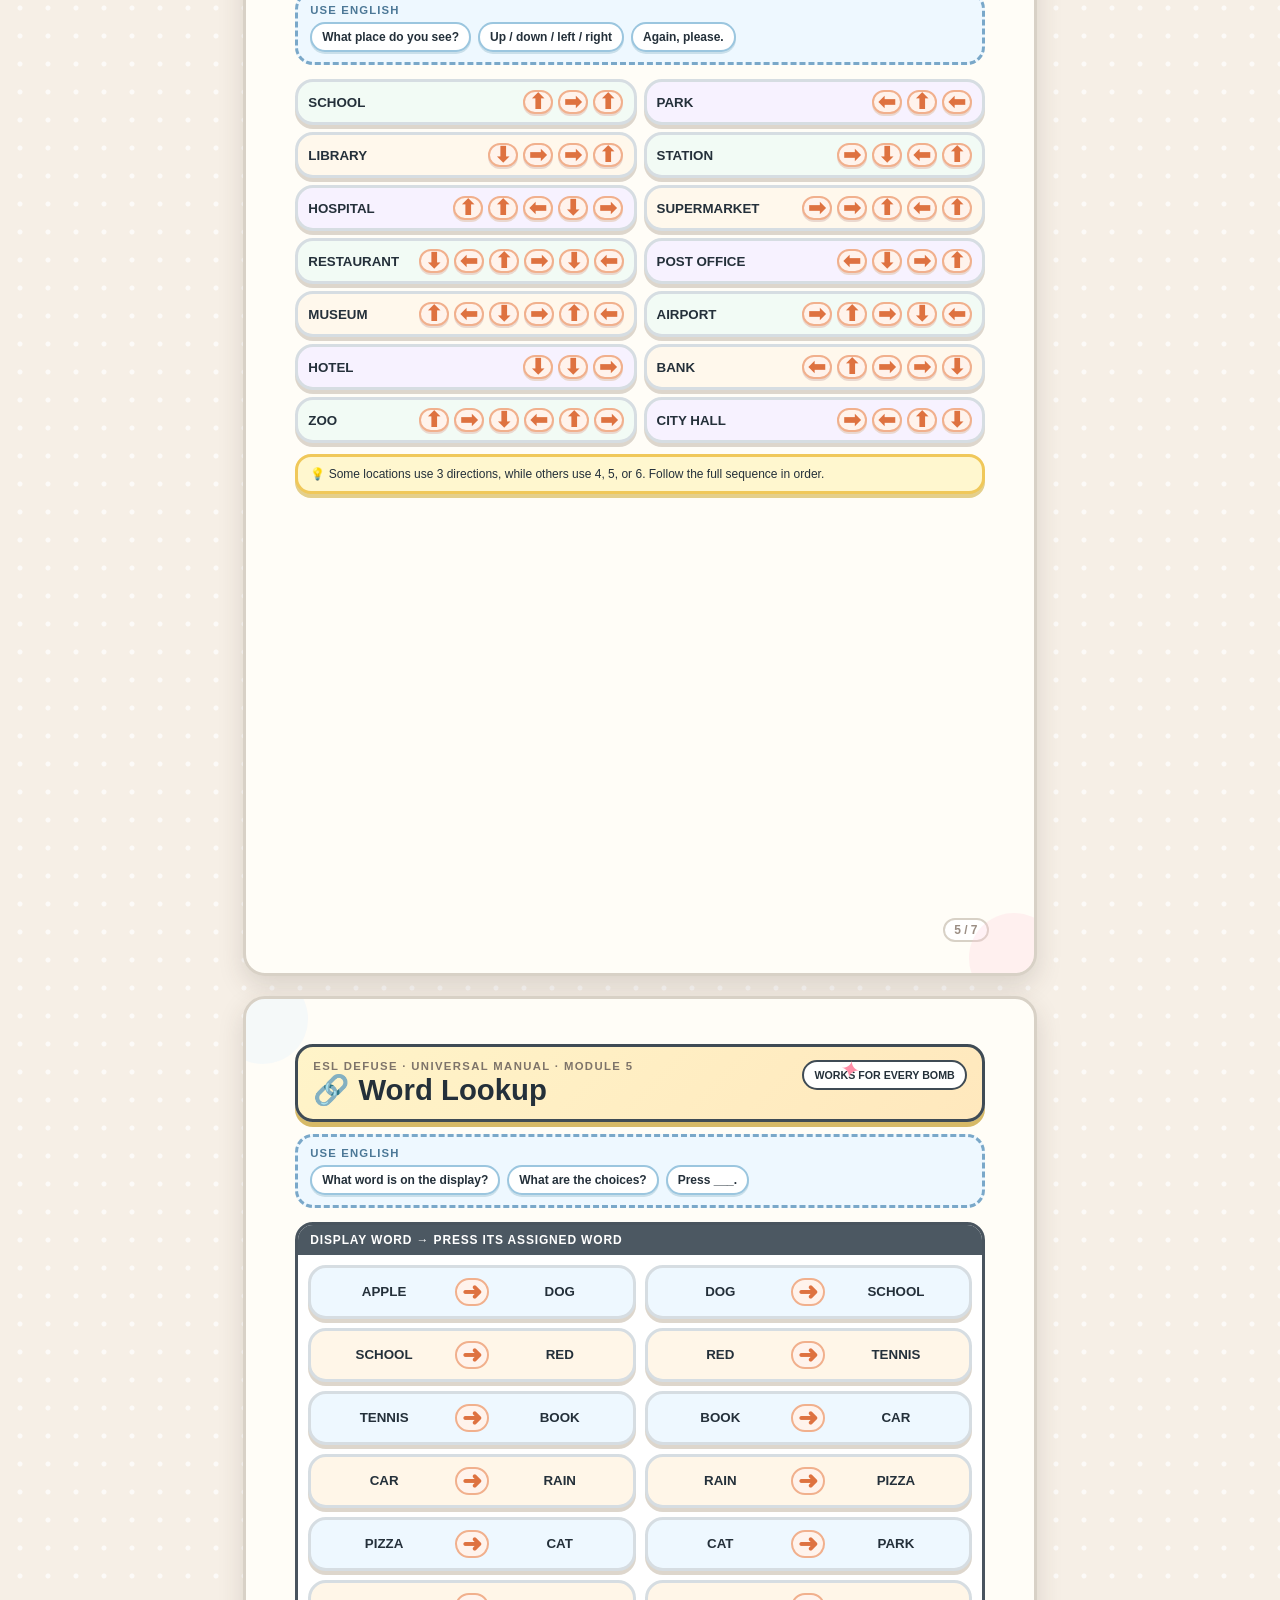
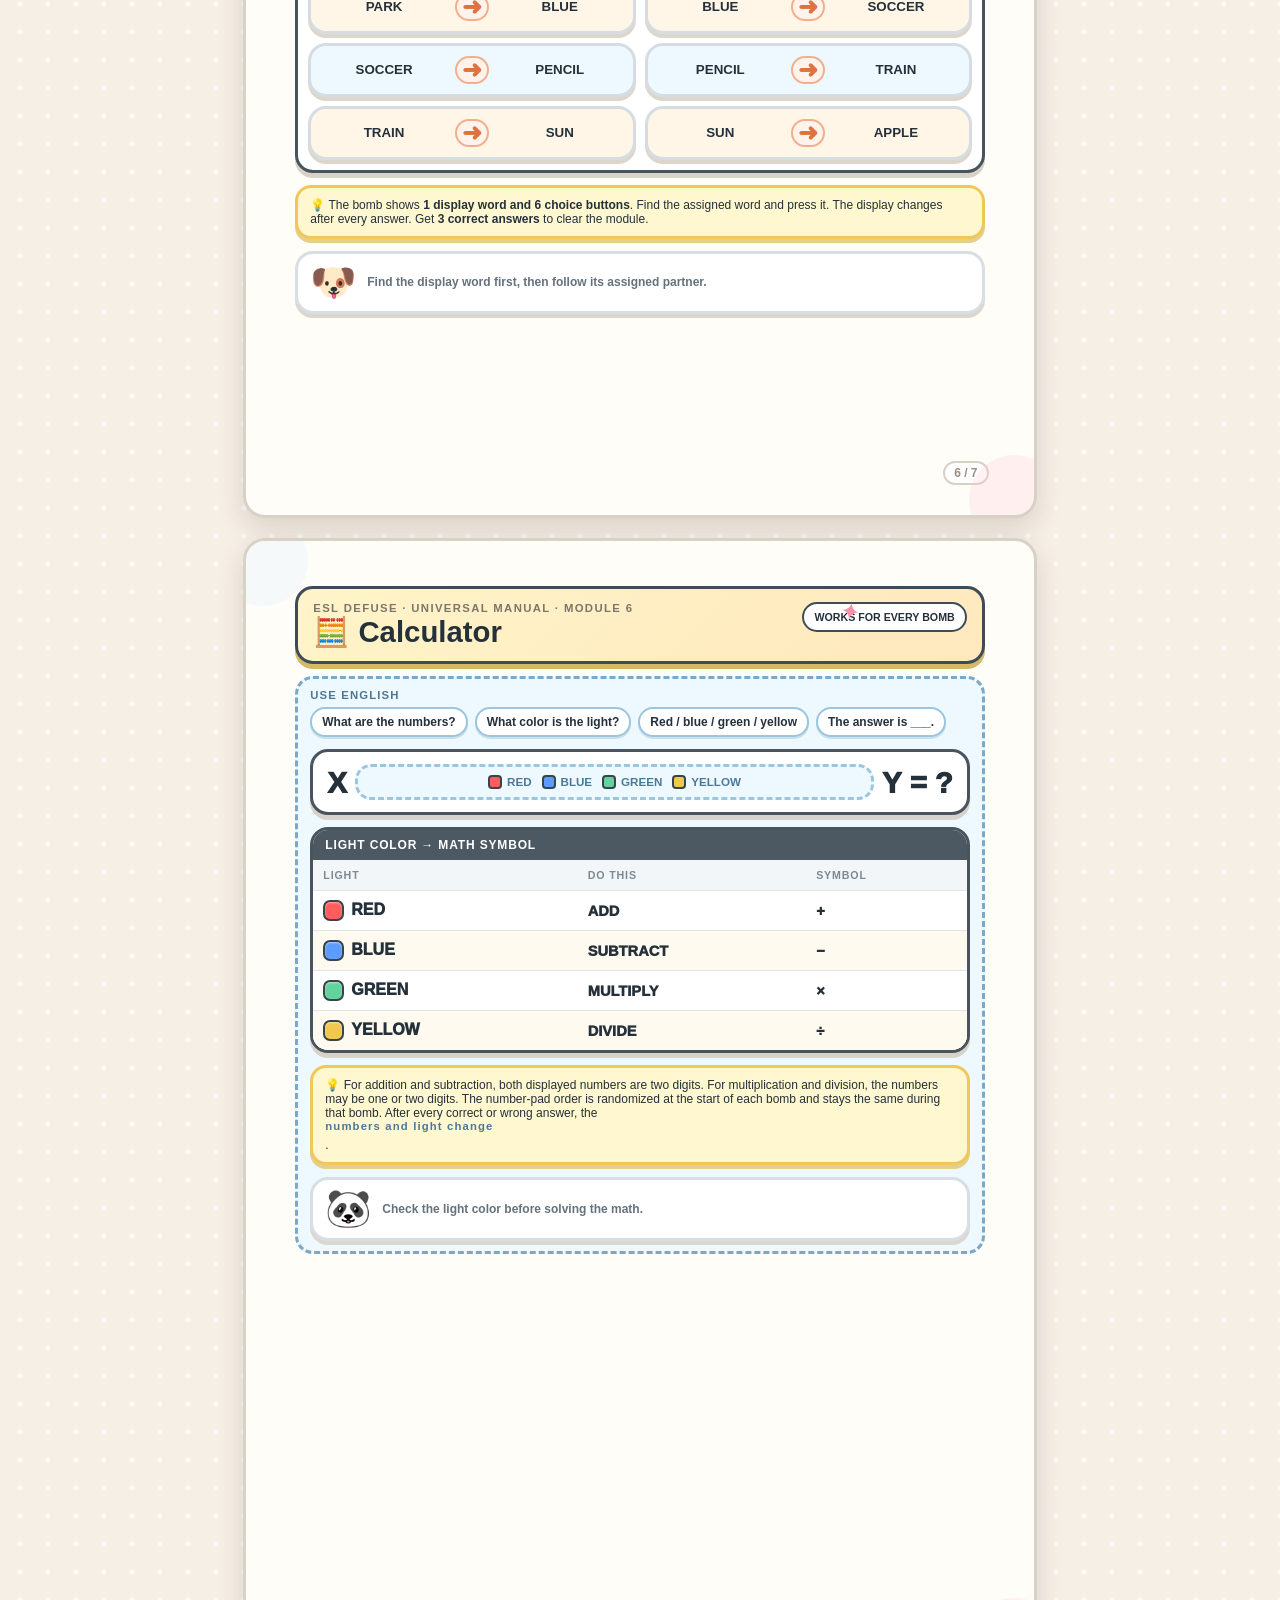
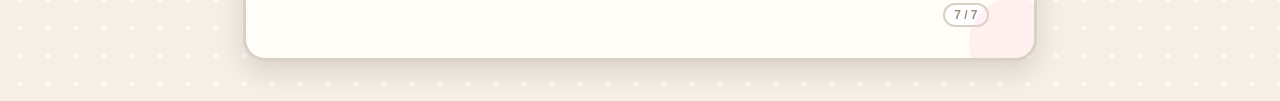
==== commit 493358ba: "Add files via upload" ====
--- a/manual.html
+++ b/manual.html
@@ -97,12 +97,33 @@
     }
     .rules{display:grid;gap:10px}
     .rule{
-      display:grid;grid-template-columns:70px 1fr;gap:10px;border:3px solid #d6dde2;
-      border-radius:18px;overflow:hidden;background:#fff;box-shadow:0 4px 0 #ddd6cc;
+      display:grid;
+      grid-template-columns:70px 1fr;
+      gap:10px;
+      border:3px solid #d6dde2;
+      border-radius:18px;
+      overflow:hidden;
+      background:#fff;
+      box-shadow:0 4px 0 #ddd6cc;
+      align-items:stretch;
     }
     .count{
-      display:grid;place-items:center;background:linear-gradient(#44515c,#34404a);
-      color:white;font-size:21pt;font-weight:950;
+      display:flex;
+      align-items:center;
+      justify-content:center;
+      text-align:center;
+      width:70px;
+      min-width:70px;
+      max-width:70px;
+      padding:0;
+      margin:0;
+      line-height:1;
+      background:linear-gradient(#44515c,#34404a);
+      color:white;
+      font-size:21pt;
+      font-weight:950;
+      box-sizing:border-box;
+      overflow:hidden;
     }
     .rule-text{padding:11px 12px}
     .rule-text p{margin:0 0 5px;font-size:11pt}
@@ -116,11 +137,38 @@
     .animal:nth-child(4n+1),.animal:nth-child(4n+2){background:#fff8ec}
     .animal strong{font-size:11pt}
     .emoji{font-size:25pt;margin-right:7px}
-    .seq{display:flex;gap:5px}
+    .seq{
+      display:flex;
+      gap:5px;
+      flex-wrap:nowrap;
+      align-items:center;
+    }
     .num{
-      width:35px;height:35px;border-radius:50%;display:grid;place-items:center;
-      background:#46515b;color:white;font-size:14pt;font-weight:950;
-      border:2px solid #283038;box-shadow:0 3px 0 #252c31;
+      width:35px;
+      height:35px;
+      min-width:35px;
+      min-height:35px;
+      max-width:35px;
+      max-height:35px;
+      flex:0 0 35px;
+      border-radius:50%;
+      display:flex;
+      align-items:center;
+      justify-content:center;
+      padding:0;
+      margin:0;
+      line-height:1;
+      text-align:center;
+      font-family:Arial, sans-serif;
+      font-variant-numeric: lining-nums tabular-nums;
+      background:#46515b;
+      color:white;
+      font-size:14pt;
+      font-weight:950;
+      border:2px solid #283038;
+      box-shadow:0 3px 0 #252c31;
+      box-sizing:border-box;
+      overflow:hidden;
     }
     .dirs{display:grid;grid-template-columns:repeat(2,1fr);gap:9px}
     .dir{
@@ -132,22 +180,166 @@
     .dir:nth-child(3n+2){background:#f7f2ff}
     .dir:nth-child(3n){background:#fff8ec}
     .dir strong{font-size:10pt}
+    .dirs.compact-directions{gap:7px}
+    .dirs.compact-directions .dir{padding:8px 10px}
+    .dirs.compact-directions .arrows{
+      display:flex;
+      align-items:center;
+      justify-content:flex-end;
+      gap:5px;
+      flex-wrap:nowrap;
+      font-size:0;
+      white-space:nowrap;
+    }
+    .dir-step{
+      display:inline-flex;
+      align-items:center;
+      justify-content:center;
+      width:30px;
+      min-width:30px;
+      max-width:30px;
+      height:24px;
+      border:2px solid #f1b08d;
+      border-radius:999px;
+      background:#fff3ec;
+      color:#de7240;
+      font-size:16pt;
+      font-weight:950;
+      line-height:1;
+      box-sizing:border-box;
+      box-shadow:0 2px 0 #ead8cf;
+      font-family:Arial, sans-serif;
+    }
+    @media print{
+      .arrows{
+        flex-wrap:nowrap !important;
+        white-space:nowrap !important;
+      }
+      .dir-step{
+        width:30px !important;
+        min-width:30px !important;
+        max-width:30px !important;
+        height:24px !important;
+        font-size:16pt !important;
+        font-family:Arial, sans-serif !important;
+      }
+    }
     .arrows{font-size:18pt;font-weight:950;letter-spacing:.1em}
     .lookup-grid{display:grid;grid-template-columns:repeat(2,1fr);gap:9px}
     .lookup{
       border:3px solid #d6dde2;border-radius:18px;padding:10px;
-      display:grid;grid-template-columns:1fr 28px 1fr;align-items:center;gap:6px;
+      display:grid;grid-template-columns:1fr 38px 1fr;align-items:center;gap:6px;
       background:#fff;box-shadow:0 4px 0 #ddd6cc;
     }
     .lookup:nth-child(4n+1),.lookup:nth-child(4n+2){background:#eef8ff}
     .lookup:nth-child(4n+3),.lookup:nth-child(4n+4){background:#fff6e8}
     .lookup strong{text-align:center;font-size:10pt}
-    .lookup .arrow{text-align:center;font-size:16pt;color:#ff8b5d;font-weight:900}
+    .lookup .arrow{
+      display:flex;
+      align-items:center;
+      justify-content:center;
+      width:34px;
+      min-width:34px;
+      height:28px;
+      margin:0 auto;
+      border:2px solid #f1b08d;
+      border-radius:999px;
+      background:#fff3ec;
+      text-align:center;
+      font-size:18pt;
+      line-height:1;
+      color:#de7240;
+      font-weight:950;
+      box-sizing:border-box;
+    }
     .note{
       border:3px solid #f0c85a;border-radius:16px;padding:10px 12px;
       background:#fff7cf;margin-top:11px;font-size:9pt;box-shadow:0 4px 0 #e4cf8b;
     }
     .note::before{content:"💡 "}
+    .calc-equation{
+      margin:12px 0;
+      padding:12px 14px;
+      border:3px solid #49545e;
+      border-radius:18px;
+      background:#fff;
+      box-shadow:0 5px 0 #d7d2ca;
+      display:grid;
+      grid-template-columns:auto 1fr auto auto auto;
+      align-items:center;
+      gap:8px;
+    }
+    .calc-symbol{
+      font-size:22pt;
+      font-weight:950;
+      color:#24303a;
+      text-align:center;
+      line-height:1;
+      white-space:nowrap;
+    }
+    .calc-op-box{
+      min-height:0;
+      padding:8px 10px;
+      border:3px dashed #9bc6df;
+      border-radius:16px;
+      background:#eef8ff;
+      display:grid;
+      grid-template-columns:repeat(4,auto);
+      justify-content:center;
+      gap:8px 10px;
+      align-items:center;
+    }
+    .calc-op-item{
+      display:flex;
+      align-items:center;
+      gap:5px;
+      font-size:8.7pt;
+      font-weight:900;
+      color:#4c7897;
+      white-space:nowrap;
+      line-height:1;
+    }
+    .calc-dot{
+      display:inline-block;
+      width:14px;
+      height:14px;
+      min-width:14px;
+      min-height:14px;
+      max-width:14px;
+      max-height:14px;
+      flex:0 0 14px;
+      border-radius:4px;
+      border:2px solid #39434a;
+      box-sizing:border-box;
+      background-clip:padding-box;
+      box-shadow:none;
+      overflow:hidden;
+    }
+    .calc-dot.red{background:#ff5d5d}
+    .calc-dot.blue{background:#5d9cff}
+    .calc-dot.green{background:#64d29c}
+    .calc-dot.yellow{background:#f0c94c}
+    @media(max-width:760px){
+      .calc-equation{
+        grid-template-columns:1fr;
+        justify-items:center;
+        text-align:center;
+      }
+      .calc-op-box{
+        width:100%;
+        max-width:340px;
+        grid-template-columns:repeat(2,auto);
+      }
+    }
+
+    .module-question{
+      margin:10px 0 14px;
+      font-size:18pt;
+      font-weight:900;
+      color:#4c7897;
+      padding:0 4px;
+    }
+
     .mascot{
       margin-top:12px;display:flex;align-items:center;gap:10px;padding:10px 12px;
       border:3px solid #d7dfe4;border-radius:18px;background:#fff;box-shadow:0 4px 0 #ddd6cc;
@@ -156,9 +348,11 @@
     .mascot-text{font-size:9pt;color:#65727c;font-weight:900}
 
     .cover-page{
-      display:grid;
-      place-items:center;
+      display:flex;
+      align-items:center;
+      justify-content:center;
       text-align:center;
+      padding:16mm 13mm 26mm;
       background:
         radial-gradient(circle at 18% 18%, rgba(215,235,255,.9) 0 70px, transparent 72px),
         radial-gradient(circle at 82% 24%, rgba(255,200,216,.9) 0 64px, transparent 66px),
@@ -166,14 +360,19 @@
         linear-gradient(180deg,#fffef8,#fff7e9);
     }
     .cover-inner{
-      width:100%;
+      width:150mm;
       max-width:150mm;
-      padding:18mm 12mm;
+      margin:0 auto;
+      padding:18mm 12mm 16mm;
       border:4px solid #3f4b55;
       border-radius:28px;
       background:#fffdf7;
       box-shadow:0 8px 0 #e4d39b;
       position:relative;
+      display:flex;
+      flex-direction:column;
+      align-items:center;
+      justify-content:center;
     }
     .cover-kicker{
       display:inline-block;
@@ -198,6 +397,33 @@
       font-size:34pt;
       line-height:1;
     }
+    .cover-illustration-wrap{
+      width:100%;
+      max-width:118mm;
+      margin:14px auto 14px;
+      padding:10px;
+      border:3px solid #d6dde2;
+      border-radius:26px;
+      background:
+        radial-gradient(circle at 18% 18%, rgba(215,235,255,.95) 0 46px, transparent 48px),
+        radial-gradient(circle at 84% 22%, rgba(255,200,216,.95) 0 40px, transparent 42px),
+        linear-gradient(180deg,#ffffff,#fbfdff);
+      box-shadow:0 5px 0 #ddd6cc;
+    }
+    .cover-illustration{
+      display:block;
+      width:100%;
+      height:auto;
+      border-radius:18px;
+    }
+    .cover-page-number{
+      left:50%;
+      right:auto;
+      transform:translateX(-50%);
+      bottom:8mm;
+      min-width:76px;
+      text-align:center;
+    }
     .cover-subtitle{
       margin:12px 0 0;
       font-size:14pt;
@@ -240,6 +466,20 @@
       .badge{align-self:flex-start}
     }
     @media print{
+        .calc-dot{
+          display:inline-block !important;
+          width:14px !important;
+          height:14px !important;
+          min-width:14px !important;
+          min-height:14px !important;
+          max-width:14px !important;
+          max-height:14px !important;
+          flex:0 0 14px !important;
+          border-radius:4px !important;
+          box-shadow:none !important;
+          overflow:hidden !important;
+        }
+
       @page{size:A4 portrait;margin:0}
       body{background:white}.toolbar{display:none!important}.manual{display:block;width:auto;margin:0}
       .page{
@@ -260,20 +500,11 @@
     
     <section class="page cover-page">
       <div class="cover-inner">
-        <div class="cover-kicker">LOW-LEVEL ESL COMMUNICATION GAME</div>
-        <div class="cover-bomb">💣</div>
+        <div class="cover-kicker">English Only</div>
+        <div class="cover-illustration-wrap"><img class="cover-illustration" src="cover-illustration.png" alt="Cute student defusing a bomb with colored wires"></div>
         <h1 class="cover-title">Manual</h1>
-        <div class="cover-subtitle">ESL Defuse Universal Manual</div>
-        <div class="cover-note">
-          Give this manual to the Manual Reader. Keep it hidden from the Defuser.
-        </div>
-        <div class="cover-footer">
-          <div class="cover-chip">7 pages total</div>
-          <div class="cover-chip">Works for every level</div>
-          <div class="cover-chip">Use English only</div>
-        </div>
-      </div>
-      <div class="page-number">1 / 7</div>
+      </div>
+      <div class="page-number cover-page-number">1 / 7</div>
     </section>
 
 <section class="page">
@@ -286,7 +517,7 @@
         <div class="phrases"><span class="phrase">What word do you see?</span><span class="phrase">I see ___.</span><span class="phrase">Press ___.</span></div>
       </div>
       <div class="box">
-        <div class="box-title">DISPLAY WORD → PRESS THIS COLOR</div>
+        <div class="box-title">DISPLAY WORD ➡ PRESS THIS COLOR</div>
         <table>
           <thead><tr><th>DISPLAY</th><th>PRESS</th></tr></thead>
           <tbody>
@@ -315,14 +546,11 @@
         <div><div class="series">ESL DEFUSE · UNIVERSAL MANUAL · MODULE 2</div><h1>✂️ Wires</h1></div>
         <div class="badge">WORKS FOR EVERY BOMB</div>
       </header>
-      <div class="say">
-        <strong>USE ENGLISH</strong>
-        <div class="phrases"><span class="phrase">How many wires?</span><span class="phrase">What colors?</span><span class="phrase">Cut the ___ wire.</span><span class="phrase">First / second / third / last</span></div>
-      </div>
+      <div class="module-question">How many wires?</div>
       <div class="rules">
-        <div class="rule"><div class="count">4</div><div class="rule-text"><p>Is there a <strong>RED</strong> wire?</p><p><strong>YES →</strong> Cut the first RED wire.</p><p><strong>NO →</strong> Cut the last wire.</p></div></div>
-        <div class="rule"><div class="count">5</div><div class="rule-text"><p>Are there <strong>2 or more YELLOW</strong> wires?</p><p><strong>YES →</strong> Cut the second YELLOW wire.</p><p><strong>NO →</strong> Cut the first BLUE wire.</p></div></div>
-        <div class="rule"><div class="count">6</div><div class="rule-text"><p>Is there a <strong>BLACK</strong> wire?</p><p><strong>YES →</strong> Cut the first BLACK wire.</p><p><strong>NO →</strong> Cut the third wire.</p></div></div>
+        <div class="rule"><div class="count">4</div><div class="rule-text"><p>Is there a <strong>RED</strong> wire?</p><p><strong>YES ➡</strong> Cut the first RED wire.</p><p><strong>NO ➡</strong> Cut the last wire.</p></div></div>
+        <div class="rule"><div class="count">5</div><div class="rule-text"><p>Are there <strong>2 or more YELLOW</strong> wires?</p><p><strong>YES ➡</strong> Cut the second YELLOW wire.</p><p><strong>NO ➡</strong> Cut the first BLUE wire.</p></div></div>
+        <div class="rule"><div class="count">6</div><div class="rule-text"><p>Is there a <strong>BLACK</strong> wire?</p><p><strong>YES ➡</strong> Cut the first BLACK wire.</p><p><strong>NO ➡</strong> Cut the third wire.</p></div></div>
       </div>
       <div class="mascot"><div class="mascot-face">🐣</div><div class="mascot-text">Count the wires carefully before choosing one.</div></div>
       <div class="page-number">3 / 7</div>
@@ -363,20 +591,34 @@
       </header>
       <div class="say">
         <strong>USE ENGLISH</strong>
-        <div class="phrases"><span class="phrase">What place do you see?</span><span class="phrase">Up / down / left / right</span><span class="phrase">Again, please.</span></div>
-      </div>
-      <div class="dirs">
-        <div class="dir"><strong>SCHOOL</strong><div class="arrows">↑ → ↑</div></div>
-        <div class="dir"><strong>PARK</strong><div class="arrows">← ↑ ←</div></div>
-        <div class="dir"><strong>LIBRARY</strong><div class="arrows">↓ → →</div></div>
-        <div class="dir"><strong>STATION</strong><div class="arrows">→ ↓ ←</div></div>
-        <div class="dir"><strong>HOSPITAL</strong><div class="arrows">↑ ↑ ←</div></div>
-        <div class="dir"><strong>SUPERMARKET</strong><div class="arrows">→ → ↑</div></div>
-        <div class="dir"><strong>RESTAURANT</strong><div class="arrows">↓ ← ↑</div></div>
-        <div class="dir"><strong>POST OFFICE</strong><div class="arrows">← ↓ →</div></div>
-        <div class="dir"><strong>MUSEUM</strong><div class="arrows">↑ ← ↓</div></div>
-      </div>
-      <div class="mascot"><div class="mascot-face">🦊</div><div class="mascot-text">Short directions work best: up, down, left, right.</div></div>
+        <div class="phrases">
+          <span class="phrase">What place do you see?</span>
+          <span class="phrase">Up / down / left / right</span>
+          <span class="phrase">Again, please.</span>
+        </div>
+      </div>
+
+      <div class="dirs compact-directions">
+        <div class="dir"><strong>SCHOOL</strong><div class="arrows"><span class="dir-step">⬆</span><span class="dir-step">➡</span><span class="dir-step">⬆</span></div></div>
+        <div class="dir"><strong>PARK</strong><div class="arrows"><span class="dir-step">⬅</span><span class="dir-step">⬆</span><span class="dir-step">⬅</span></div></div>
+        <div class="dir"><strong>LIBRARY</strong><div class="arrows"><span class="dir-step">⬇</span><span class="dir-step">➡</span><span class="dir-step">➡</span><span class="dir-step">⬆</span></div></div>
+        <div class="dir"><strong>STATION</strong><div class="arrows"><span class="dir-step">➡</span><span class="dir-step">⬇</span><span class="dir-step">⬅</span><span class="dir-step">⬆</span></div></div>
+        <div class="dir"><strong>HOSPITAL</strong><div class="arrows"><span class="dir-step">⬆</span><span class="dir-step">⬆</span><span class="dir-step">⬅</span><span class="dir-step">⬇</span><span class="dir-step">➡</span></div></div>
+        <div class="dir"><strong>SUPERMARKET</strong><div class="arrows"><span class="dir-step">➡</span><span class="dir-step">➡</span><span class="dir-step">⬆</span><span class="dir-step">⬅</span><span class="dir-step">⬆</span></div></div>
+        <div class="dir"><strong>RESTAURANT</strong><div class="arrows"><span class="dir-step">⬇</span><span class="dir-step">⬅</span><span class="dir-step">⬆</span><span class="dir-step">➡</span><span class="dir-step">⬇</span><span class="dir-step">⬅</span></div></div>
+        <div class="dir"><strong>POST OFFICE</strong><div class="arrows"><span class="dir-step">⬅</span><span class="dir-step">⬇</span><span class="dir-step">➡</span><span class="dir-step">⬆</span></div></div>
+        <div class="dir"><strong>MUSEUM</strong><div class="arrows"><span class="dir-step">⬆</span><span class="dir-step">⬅</span><span class="dir-step">⬇</span><span class="dir-step">➡</span><span class="dir-step">⬆</span><span class="dir-step">⬅</span></div></div>
+        <div class="dir"><strong>AIRPORT</strong><div class="arrows"><span class="dir-step">➡</span><span class="dir-step">⬆</span><span class="dir-step">➡</span><span class="dir-step">⬇</span><span class="dir-step">⬅</span></div></div>
+        <div class="dir"><strong>HOTEL</strong><div class="arrows"><span class="dir-step">⬇</span><span class="dir-step">⬇</span><span class="dir-step">➡</span></div></div>
+        <div class="dir"><strong>BANK</strong><div class="arrows"><span class="dir-step">⬅</span><span class="dir-step">⬆</span><span class="dir-step">➡</span><span class="dir-step">➡</span><span class="dir-step">⬇</span></div></div>
+        <div class="dir"><strong>ZOO</strong><div class="arrows"><span class="dir-step">⬆</span><span class="dir-step">➡</span><span class="dir-step">⬇</span><span class="dir-step">⬅</span><span class="dir-step">⬆</span><span class="dir-step">➡</span></div></div>
+        <div class="dir"><strong>CITY HALL</strong><div class="arrows"><span class="dir-step">➡</span><span class="dir-step">⬅</span><span class="dir-step">⬆</span><span class="dir-step">⬇</span></div></div>
+      </div>
+
+      <div class="note">
+        Some locations use 3 directions, while others use 4, 5, or 6. Follow the full sequence in order.
+      </div>
+
       <div class="page-number">5 / 7</div>
     </section>
 
@@ -392,22 +634,22 @@
       <div class="box">
         <div class="box-title">DISPLAY WORD → PRESS ITS ASSIGNED WORD</div>
         <div class="lookup-grid" style="padding:10px">
-          <div class="lookup"><strong>APPLE</strong><div class="arrow">→</div><strong>DOG</strong></div>
-          <div class="lookup"><strong>DOG</strong><div class="arrow">→</div><strong>SCHOOL</strong></div>
-          <div class="lookup"><strong>SCHOOL</strong><div class="arrow">→</div><strong>RED</strong></div>
-          <div class="lookup"><strong>RED</strong><div class="arrow">→</div><strong>TENNIS</strong></div>
-          <div class="lookup"><strong>TENNIS</strong><div class="arrow">→</div><strong>BOOK</strong></div>
-          <div class="lookup"><strong>BOOK</strong><div class="arrow">→</div><strong>CAR</strong></div>
-          <div class="lookup"><strong>CAR</strong><div class="arrow">→</div><strong>RAIN</strong></div>
-          <div class="lookup"><strong>RAIN</strong><div class="arrow">→</div><strong>PIZZA</strong></div>
-          <div class="lookup"><strong>PIZZA</strong><div class="arrow">→</div><strong>CAT</strong></div>
-          <div class="lookup"><strong>CAT</strong><div class="arrow">→</div><strong>PARK</strong></div>
-          <div class="lookup"><strong>PARK</strong><div class="arrow">→</div><strong>BLUE</strong></div>
-          <div class="lookup"><strong>BLUE</strong><div class="arrow">→</div><strong>SOCCER</strong></div>
-          <div class="lookup"><strong>SOCCER</strong><div class="arrow">→</div><strong>PENCIL</strong></div>
-          <div class="lookup"><strong>PENCIL</strong><div class="arrow">→</div><strong>TRAIN</strong></div>
-          <div class="lookup"><strong>TRAIN</strong><div class="arrow">→</div><strong>SUN</strong></div>
-          <div class="lookup"><strong>SUN</strong><div class="arrow">→</div><strong>APPLE</strong></div>
+          <div class="lookup"><strong>APPLE</strong><div class="arrow">➜</div><strong>DOG</strong></div>
+          <div class="lookup"><strong>DOG</strong><div class="arrow">➜</div><strong>SCHOOL</strong></div>
+          <div class="lookup"><strong>SCHOOL</strong><div class="arrow">➜</div><strong>RED</strong></div>
+          <div class="lookup"><strong>RED</strong><div class="arrow">➜</div><strong>TENNIS</strong></div>
+          <div class="lookup"><strong>TENNIS</strong><div class="arrow">➜</div><strong>BOOK</strong></div>
+          <div class="lookup"><strong>BOOK</strong><div class="arrow">➜</div><strong>CAR</strong></div>
+          <div class="lookup"><strong>CAR</strong><div class="arrow">➜</div><strong>RAIN</strong></div>
+          <div class="lookup"><strong>RAIN</strong><div class="arrow">➜</div><strong>PIZZA</strong></div>
+          <div class="lookup"><strong>PIZZA</strong><div class="arrow">➜</div><strong>CAT</strong></div>
+          <div class="lookup"><strong>CAT</strong><div class="arrow">➜</div><strong>PARK</strong></div>
+          <div class="lookup"><strong>PARK</strong><div class="arrow">➜</div><strong>BLUE</strong></div>
+          <div class="lookup"><strong>BLUE</strong><div class="arrow">➜</div><strong>SOCCER</strong></div>
+          <div class="lookup"><strong>SOCCER</strong><div class="arrow">➜</div><strong>PENCIL</strong></div>
+          <div class="lookup"><strong>PENCIL</strong><div class="arrow">➜</div><strong>TRAIN</strong></div>
+          <div class="lookup"><strong>TRAIN</strong><div class="arrow">➜</div><strong>SUN</strong></div>
+          <div class="lookup"><strong>SUN</strong><div class="arrow">➜</div><strong>APPLE</strong></div>
         </div>
       </div>
       <div class="note">The bomb shows <strong>1 display word and 6 choice buttons</strong>. Find the assigned word and press it. The display changes after every answer. Get <strong>3 correct answers</strong> to clear the module.</div>
@@ -428,6 +670,18 @@
           <span class="phrase">Red / blue / green / yellow</span>
           <span class="phrase">The answer is ___.</span>
         </div>
+
+      <div class="calc-equation">
+        <div class="calc-symbol">X</div>
+        <div class="calc-op-box">
+          <div class="calc-op-item"><span class="calc-dot red"></span>RED</div>
+          <div class="calc-op-item"><span class="calc-dot blue"></span>BLUE</div>
+          <div class="calc-op-item"><span class="calc-dot green"></span>GREEN</div>
+          <div class="calc-op-item"><span class="calc-dot yellow"></span>YELLOW</div>
+        </div>
+        <div class="calc-symbol">Y</div>
+        <div class="calc-symbol">=</div>
+        <div class="calc-symbol">?</div>
       </div>
 
       <div class="box">
@@ -459,19 +713,6 @@
         </table>
       </div>
 
-      <div class="box">
-        <div class="box-title">HOW TO DEFUSE</div>
-        <table>
-          <tbody>
-            <tr><td class="big">1</td><td>Ask for the <strong>two numbers</strong>.</td></tr>
-            <tr><td class="big">2</td><td>Ask for the <strong>light color</strong>.</td></tr>
-            <tr><td class="big">3</td><td>Use the table above to find the math symbol.</td></tr>
-            <tr><td class="big">4</td><td>Solve the calculation and tell the Defuser the answer.</td></tr>
-            <tr><td class="big">5</td><td>Get <strong>2 correct calculations</strong> to clear the module.</td></tr>
-          </tbody>
-        </table>
-      </div>
-
       <div class="note">
         For addition and subtraction, both displayed numbers are two digits. For multiplication and division, the numbers may be one or two digits. The number-pad order is randomized at the start of each bomb and stays the same during that bomb.
         After every correct or wrong answer, the <strong>numbers and light change</strong>.
